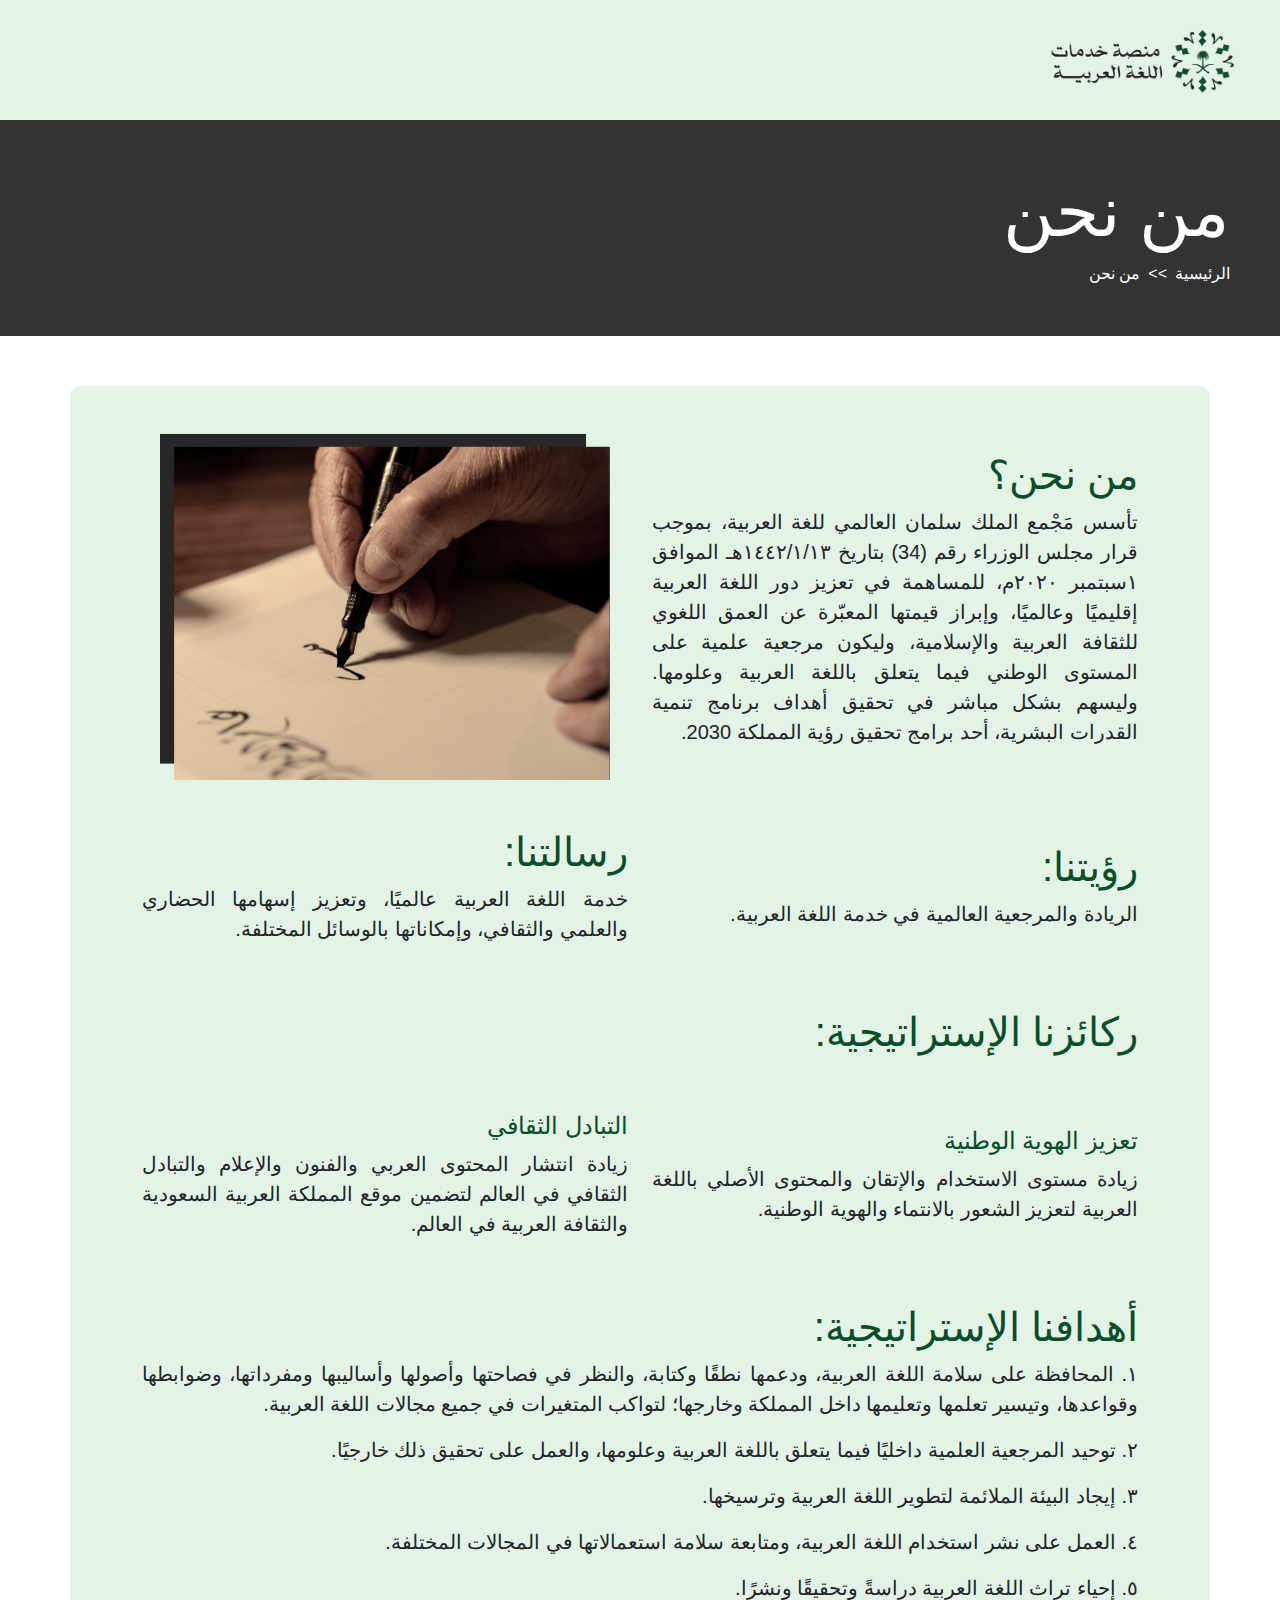
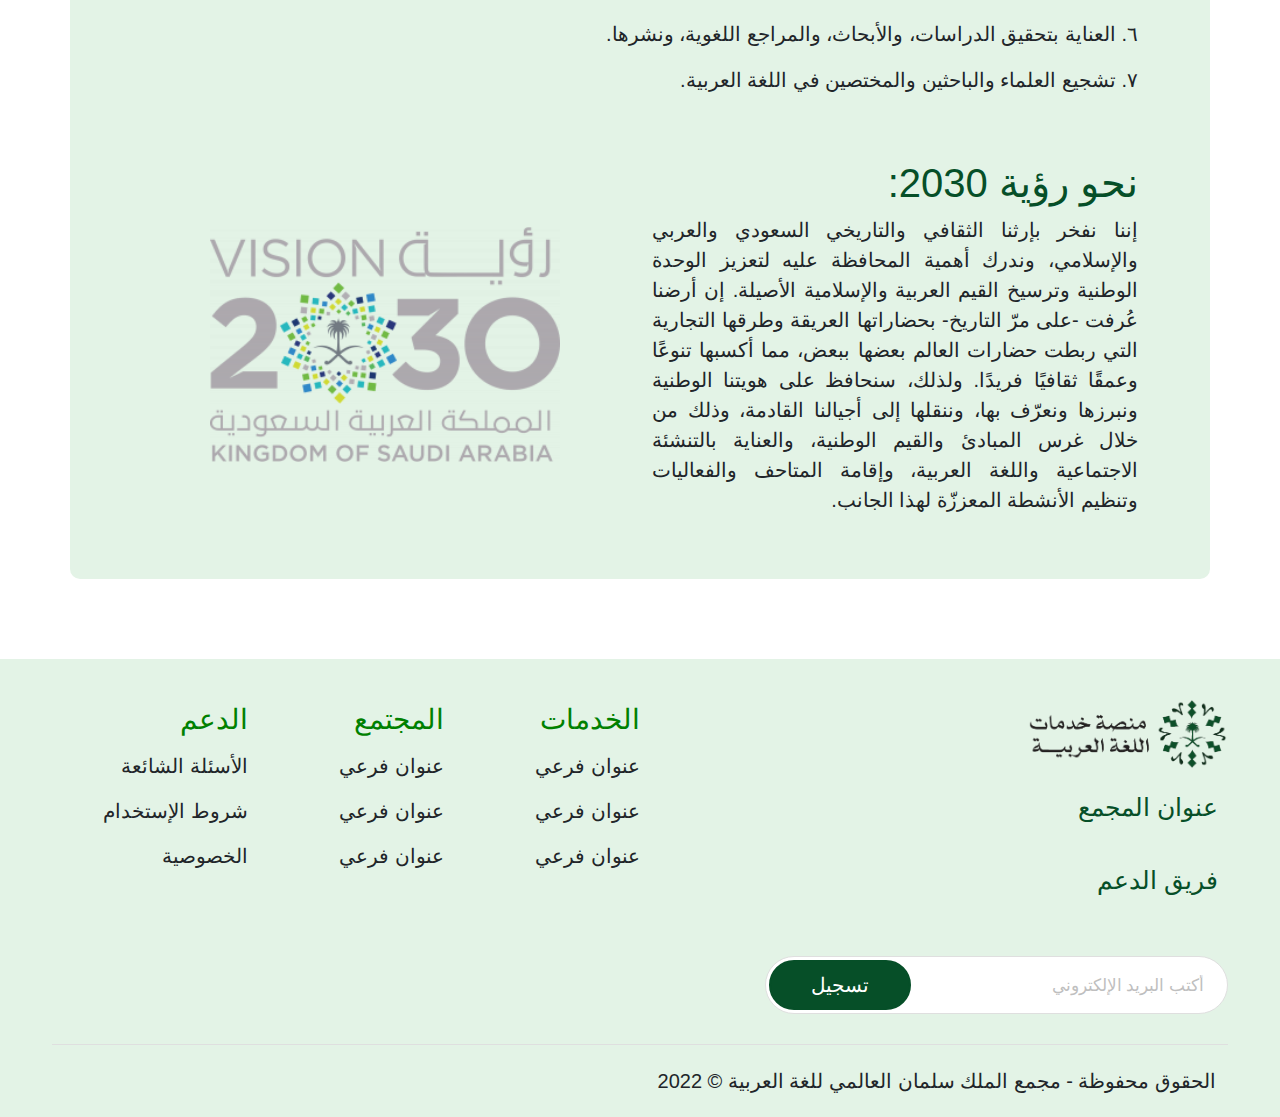
==== about.html @ aad1b91f "V2" ====
<!DOCTYPE html>
<html lang="en">

<head>
    <meta charset="UTF-8">
    <meta http-equiv="X-UA-Compatible" content="IE=edge">
    <meta name="viewport" content="width=device-width, initial-scale=1.0">
    <link rel="stylesheet" href="https://cdnjs.cloudflare.com/ajax/libs/font-awesome/6.1.1/css/all.min.css" integrity="sha512-KfkfwYDsLkIlwQp6LFnl8zNdLGxu9YAA1QvwINks4PhcElQSvqcyVLLD9aMhXd13uQjoXtEKNosOWaZqXgel0g==" crossorigin="anonymous" referrerpolicy="no-referrer"
    />

    <!-- Swiper CSS -->
    <link rel="stylesheet" href="https://cdn.jsdelivr.net/npm/swiper@8/swiper-bundle.min.css" />

    <!-- <link rel="stylesheet" href="bootstrap.min.css"> -->
    <link rel='stylesheet' id='bootstrap-css' href='assets/css/bootstrap.min.css' type='text/css' media='all' />

    <!-- Custom Style -->
    <link rel="stylesheet" href="style.css">
    <link rel="stylesheet" href="responsive.css">

    <!-- The 2 most important css styles -->
    <link rel='stylesheet' id='prolancer-plugn-css' href='assets/css/plugin-customized.css' type='text/css' media='all' />
    <link rel='stylesheet' id='prolancer-plugn-css' href='assets/css/slick-slider.css' type='text/css' media='all' />

    <title>منصة خدمات اللغة العربية</title>

</head>

<body dir="rtl">

    <section class="header">

        <div class="header-top" id="myHeader">
            <div class="container-fluid">
                <div class="flex" id="navbar">

                    <a href="index.html" class="logo"><img src="images/logo.png" alt="" width="250"></a>

                    <nav class="menu-navigation">
                        <ul class="primary-list">
                            <li class=""><a href="index.html">الرئيسية</a></li>
                            <li class="has-submenu">
                                <a href="projects.html">المشاريع</a>
                                <ul class="sub-menu">
                                    <li id="" class=""><a href="projects.html" class="">المشاريع</a></li>
                                    <li id="" class=""><a href="projects - details.html" class="">تفاصيل المشروع</a></li>
                                </ul>
                            </li>
                            <li class="has-submenu">
                                <a href="seller-search.html">الخبراء</a>
                                <ul class="sub-menu">
                                    <li id="" class=""><a href="seller-search.html" class="">صفحة البحث عن مقدمي الخدمة</a></li>
                                    <li id="" class=""><a href="seller.html" class="">صفحة مقدم الخدمة</a></li>
                                    <li id="" class=""><a href="buyer.html" class="">صفحة مقدم الطلب</a></li>
                                </ul>
                            </li>
                            <!-- <li><a href="seller-search.html">الخبراء</a></li> -->
                            <li><a href="about.html">عن المنصة</a></li>
                            <!-- <li class="animation start-home"></li> -->
                        </ul>
                        <ul class="secondary-list">
                            <li>
                                <a href="user_login.html" class="">
                                    <i class="fa-solid fa-right-to-bracket"></i>
                                    <span>تسجيل الدخول</span>
                                </a>
                            </li>
                            <li>
                                <a href="user_register.html" class="">
                                    <i class="fa-solid fa-user-plus"></i>
                                    <span>تسجيل جديد</span>
                                </a>
                            </li>
                            <li>
                                <a href="favorite.html" class="favorite-icon">
                                    <i class="fa-solid fa-heart"></i>
                                    <span class="item_total">0</span>
                                    <span class="">المفضلة</span>
                                </a>
                            </li>
                            <li>
                                <a href="#_" class="">
                                    <img class="ar-lang d-none" src="images/ar-lang.png" alt="">
                                    <img class="en-lang" src="images/en-lang.png" alt="">
                                    <span class="lang">English</span>
                                </a>
                            </li>
                        </ul>
                    </nav>

                        <!-- Mobile Menu -->
                        <div class="mobile-menu">
                            <a href="#_" class="toggleMobileMenu"><i class="fa-solid fa-bars"></i></a>
                            <div class="mobileMenu">
                                <ul>
                                    <li><a href="index.html">الرئيسية</a></li>
                                    <li class="has-submenu">
                                        <a href="projects.html">المشاريع</a>
                                        <ul class="sub-menu">
                                            <li id="" class=""><a href="projects.html" class="">المشاريع</a></li>
                                            <li id="" class=""><a href="projects - details.html" class="">تفاصيل المشروع</a></li>
                                        </ul>
                                    </li>
                                    <!-- <li><a href="seller-search.html">الخبراء</a></li> -->
                                    <li class="has-submenu">
                                        <a href="seller-search.html">الخبراء</a>
                                        <ul class="sub-menu">
                                            <li id="" class=""><a href="seller-search.html" class="">صفحة البحث عن مقدمي الخدمة</a></li>
                                            <li id="" class=""><a href="seller.html" class="">صفحة مقدم الخدمة</a></li>
                                            <li id="" class=""><a href="buyer.html" class="">صفحة مقدم الطلب</a></li>
                                        </ul>
                                    </li>
                                    <li><a href="about.html">عن المنصة</a></li>
                                </ul>
                            </div>
                        </div>

                </div>
            </div>
        </div>

    </section>

    <div class="header-bottom-black ">
        <h1 class="" style="font-size: 70px;color:white;">من نحن</h1>
        <div class="flex justify-content-start gap-2" style="color:white;">
            <a href="index.html" class="m-0 text">الرئيسية</a>
            <span>>></span>
            <a href="#_" class="m-0 text">من نحن</a>
        </div>
    </div>

    <!-- about-section -->
    <section class="main">
        <div class="container">

            <!-- about-content -->
            <div class="row justify-content-center about-section light-green">

                <div>
                    <div class="row m-5">
                        <div class="col-lg-6 col-md-12 col-sm-12">
                            <h1>من نحن؟</h1>
                            <p>تأسس مَجْمع الملك سلمان العالمي للغة العربية، بموجب قرار مجلس الوزراء رقم (34) بتاريخ ١٤٤٢/١/١٣هـ الموافق ١سبتمبر ٢٠٢٠م، للمساهمة في تعزيز دور اللغة العربية إقليميًا وعالميًا، وإبراز قيمتها المعبّرة عن العمق اللغوي للثقافة
                                العربية والإسلامية، وليكون مرجعية علمية على المستوى الوطني فيما يتعلق باللغة العربية وعلومها. وليسهم بشكل مباشر في تحقيق أهداف برنامج تنمية القدرات البشرية، أحد برامج تحقيق رؤية المملكة 2030.</p>
                        </div>
                        <div class="col-lg-6 col-md-12 col-sm-12 text-center">
                            <img src="images/about.svg" alt="" width="450">
                        </div>
                    </div>
                    <div class="row m-5">
                        <div class="col-lg-6 col-md-12 col-sm-12">
                            <h1>رؤيتنا:</h1>
                            <p>الريادة والمرجعية العالمية في خدمة اللغة العربية.</p>
                        </div>
                        <div class="col-lg-6 col-md-12 col-sm-12">
                            <h1>رسالتنا:</h1>
                            <p>خدمة اللغة العربية عالميًا، وتعزيز إسهامها الحضاري والعلمي والثقافي، وإمكاناتها بالوسائل المختلفة.</p>
                        </div>
                    </div>
                    <div class="row m-5">
                        <div class="col-12">
                            <h1>ركائزنا الإستراتيجية:</h1>
                        </div>
                    </div>
                    <div class="row m-5">
                        <div class="col-lg-6 col-md-12 col-sm-12">
                            <h4>تعزيز الهوية الوطنية</h4>
                            <p> زيادة مستوى الاستخدام والإتقان والمحتوى الأصلي باللغة العربية لتعزيز الشعور بالانتماء والهوية الوطنية.</p>
                        </div>
                        <div class="col-lg-6 col-md-12 col-sm-12">
                            <h4>التبادل الثقافي</h4>
                            <p>زيادة انتشار المحتوى العربي والفنون والإعلام والتبادل الثقافي في العالم لتضمين موقع المملكة العربية السعودية والثقافة العربية في العالم.</p>
                        </div>
                    </div>
                    <div class="row m-5">
                        <div class="col-12">
                            <h1>أهدافنا الإستراتيجية:</h1>
                            <p>١. المحافظة على سلامة اللغة العربية، ودعمها نطقًا وكتابة، والنظر في فصاحتها وأصولها وأساليبها ومفرداتها، وضوابطها وقواعدها، وتيسير تعلمها وتعليمها داخل المملكة وخارجها؛ لتواكب المتغيرات في جميع مجالات اللغة العربية.</p>
                            <p>٢. توحيد المرجعية العلمية داخليًا فيما يتعلق باللغة العربية وعلومها، والعمل على تحقيق ذلك خارجيًا.</p>
                            <p>٣. إيجاد البيئة الملائمة لتطوير اللغة العربية وترسيخها.</p>
                            <p>٤. العمل على نشر استخدام اللغة العربية، ومتابعة سلامة استعمالاتها في المجالات المختلفة.</p>
                            <p>٥. إحياء تراث اللغة العربية دراسةً وتحقيقًا ونشرًا.</p>
                            <p>٦. العناية بتحقيق الدراسات، والأبحاث، والمراجع اللغوية، ونشرها.</p>
                            <p>٧. تشجيع العلماء والباحثين والمختصين في اللغة العربية.</p>
                        </div>
                    </div>
                    <div class="row m-5">
                        <div class="col-lg-6 col-md-12 col-sm-12">
                            <h1>نحو رؤية 2030:</h1>
                            <p>إننا نفخر بإرثنا الثقافي والتاريخي السعودي والعربي والإسلامي، وندرك أهمية المحافظة عليه لتعزيز الوحدة الوطنية وترسيخ القيم العربية والإسلامية الأصيلة. إن أرضنا عُرفت -على مرّ التاريخ- بحضاراتها العريقة وطرقها التجارية التي
                                ربطت حضارات العالم بعضها ببعض، مما أكسبها تنوعًا وعمقًا ثقافيًا فريدًا. ولذلك، سنحافظ على هويتنا الوطنية ونبرزها ونعرّف بها، وننقلها إلى أجيالنا القادمة، وذلك من خلال غرس المبادئ والقيم الوطنية، والعناية بالتنشئة الاجتماعية
                                واللغة العربية، وإقامة المتاحف والفعاليات وتنظيم الأنشطة المعززّة لهذا الجانب.</p>
                        </div>
                        <div class="col-lg-6 col-md-12 col-sm-12 text-center">
                            <img src="images/Saudi_Vision_2030_logo.png" alt="" width="350">
                        </div>
                    </div>
                </div>

            </div>

        </div>

    </section>

    <section class="footer">
        <div class="footer-container">
            <div class="footer-content row">
                <div class="col-lg-6 col-md-12 col-sm-12 address">
                    <div class="logo">
                        <img src="images/website-logo.png" alt="">
                    </div>
                    <p id="location-address">عنوان المجمع</p>
                    <p id="support-email">فريق الدعم</p>
                    <div class="inputs">
                        <input type="text" placeholder="أكتب البريد الإلكتروني" class="search-field">
                        <a href="#_" class="btn search-btn">تسجيل</a>
                    </div>
                </div>
                <div class="col-lg-6 col-md-12 col-sm-12 flex-row links">
                    <div class="col-lg-4 col-md-4 col-sm-6">
                        <ul class="list">
                            <li>الخدمات</li>
                            <li>عنوان فرعي</li>
                            <li>عنوان فرعي</li>
                            <li>عنوان فرعي</li>
                        </ul>
                    </div>
                    <div class="col-lg-4 col-md-4 col-sm-6">
                        <ul class="list">
                            <li>المجتمع</li>
                            <li>عنوان فرعي</li>
                            <li>عنوان فرعي</li>
                            <li>عنوان فرعي</li>
                        </ul>
                    </div>
                    <div class="col-lg-4 col-md-4 col-sm-6">
                        <ul class="list">
                            <li>الدعم</li>
                            <li>الأسئلة الشائعة</li>
                            <li>شروط الإستخدام</li>
                            <li>الخصوصية</li>
                        </ul>
                    </div>
                </div>
            </div>
            <div class="copywrite flex">
                <p class="content">الحقوق محفوظة - مجمع الملك سلمان العالمي للغة العربية &#169; 2022</p>
                <div class="social-media flex">
                    <a href="#_"><i class="fa-brands fa-linkedin"></i></a>
                    <a href="#_"><i class="fa-brands fa-youtube"></i></i></a>
                    <a href="#_"><i class="fa-brands fa-facebook-square"></i></i></a>
                    <a href="#_"><i class="fa-brands fa-twitter-square"></i></a>
                </div>
            </div>
        </div>
    </section>


    <!-- Scripts -->
    <script src="script.js"></script>
    <script type='text/javascript' src='assets/js/jquery.min.js' id='jquery-core-js'></script>
    <script type='text/javascript' src='assets/js/plugins.js' id='jquery-core-js'></script>
    <script type='text/javascript' src='assets/js/plugin.js' id='jquery-core-js'></script>

</body>

</html>
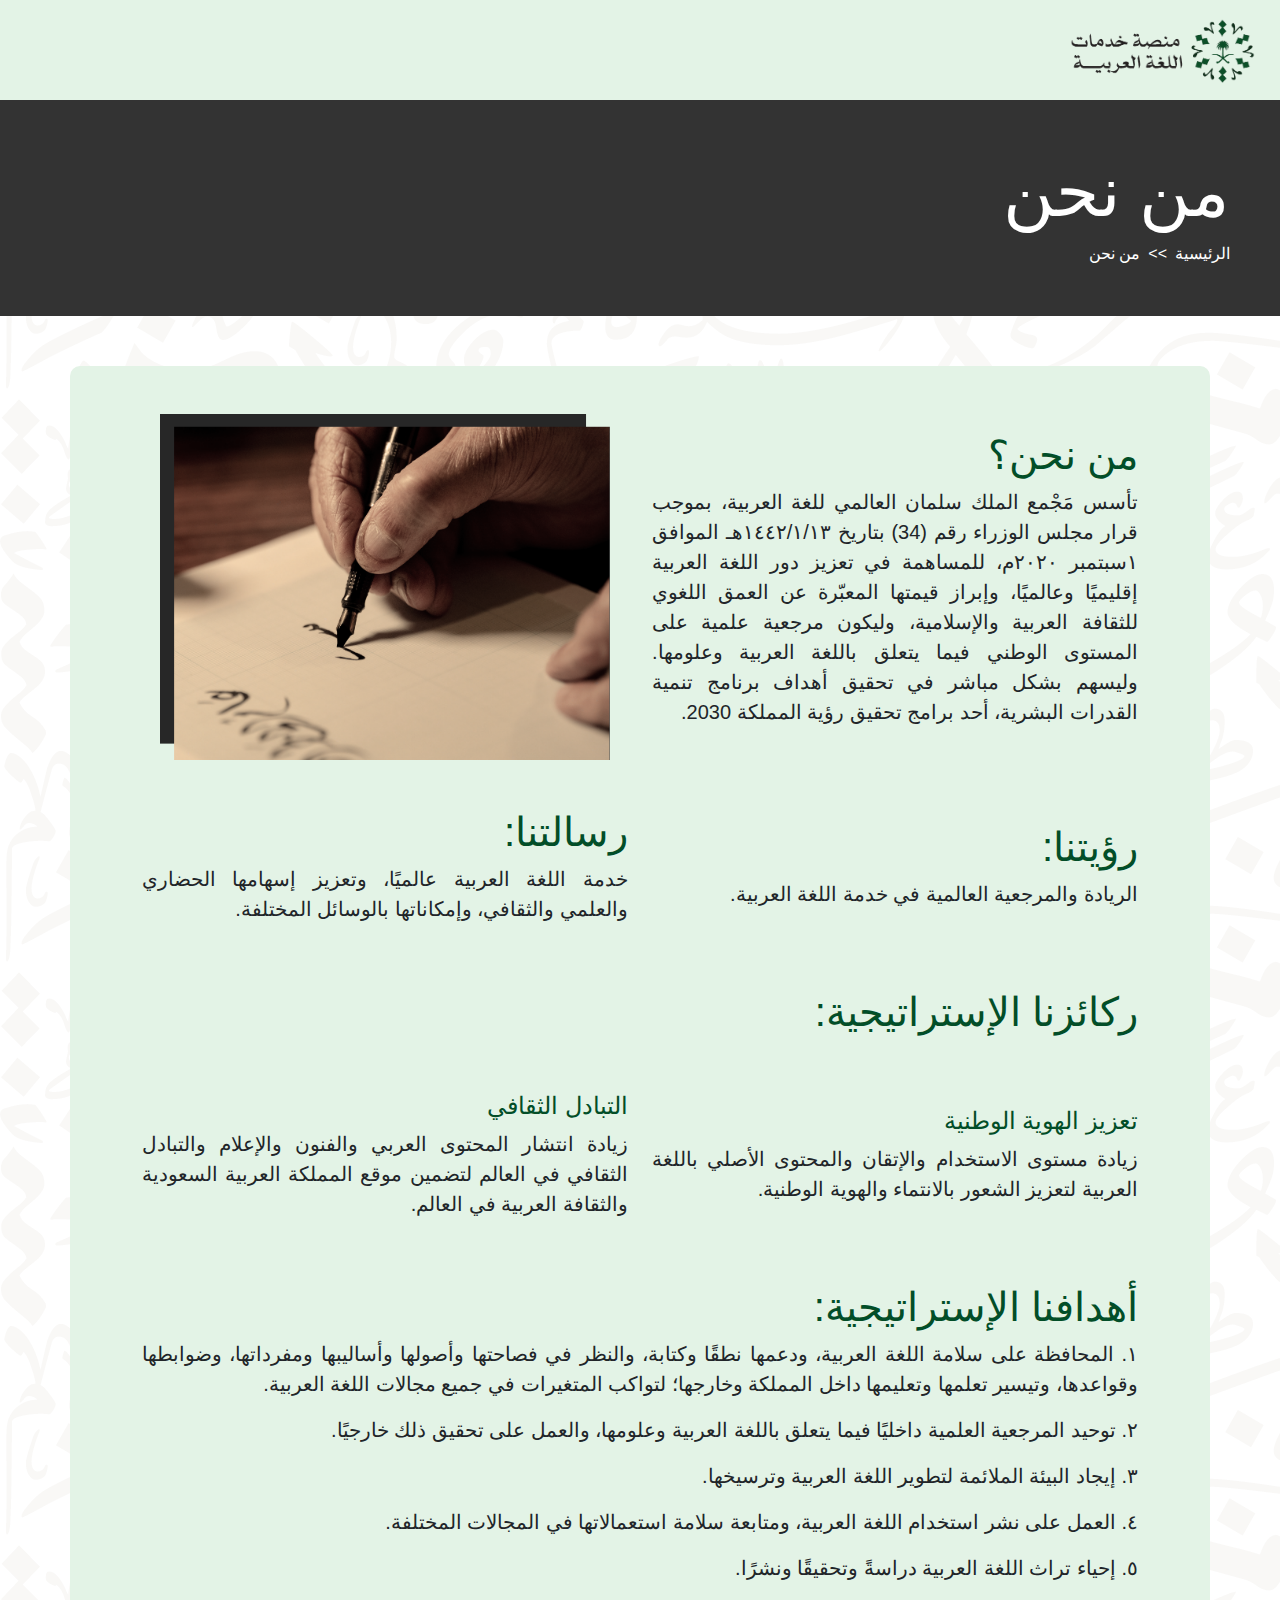
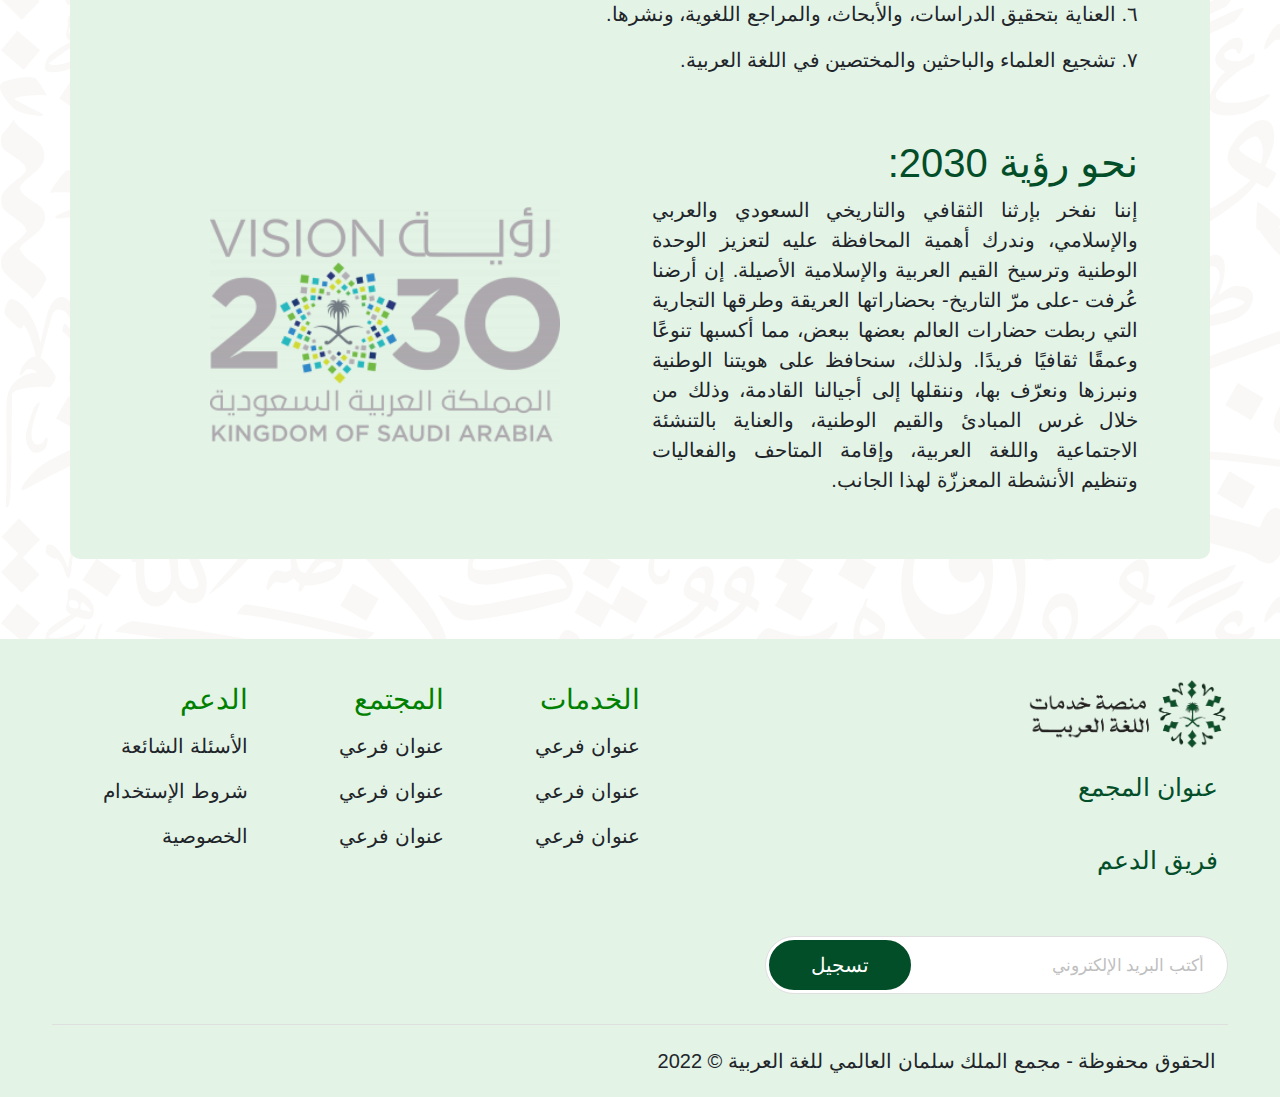
==== commit bf271940: "ksaa-website (v4)" ====
--- a/about.html
+++ b/about.html
@@ -11,26 +11,26 @@
     <!-- Swiper CSS -->
     <link rel="stylesheet" href="https://cdn.jsdelivr.net/npm/swiper@8/swiper-bundle.min.css" />
 
-    <!-- <link rel="stylesheet" href="bootstrap.min.css"> -->
+    <!-- Bootstrap CSS -->
     <link rel='stylesheet' id='bootstrap-css' href='assets/css/bootstrap.min.css' type='text/css' media='all' />
 
-    <!-- Custom Style -->
-    <link rel="stylesheet" href="style.css">
-    <link rel="stylesheet" href="responsive.css">
-
-    <!-- The 2 most important css styles -->
-    <link rel='stylesheet' id='prolancer-plugn-css' href='assets/css/plugin-customized.css' type='text/css' media='all' />
-    <link rel='stylesheet' id='prolancer-plugn-css' href='assets/css/slick-slider.css' type='text/css' media='all' />
+    <!-- Custom CSS Style -->
+    <link rel="stylesheet" href="assets/css/style.css">
+    <link rel="stylesheet" href="assets/css/responsive.css">
+
+    <!--  Slick CSS -->
+    <link rel='stylesheet' href='assets/css/slick-slider.css' type='text/css' media='all' />
 
     <title>منصة خدمات اللغة العربية</title>
 
 </head>
 
 <body dir="rtl">
+    <button onclick="topFunction()" id="scrollTopBtn" title="Go to top"><i class="fa-solid fa-arrow-up"></i></button>
 
     <section class="header">
 
-        <div class="header-top" id="myHeader">
+        <div class="header-top sticky-header" id="myHeader">
             <div class="container-fluid">
                 <div class="flex" id="navbar">
 
@@ -54,9 +54,7 @@
                                     <li id="" class=""><a href="buyer.html" class="">صفحة مقدم الطلب</a></li>
                                 </ul>
                             </li>
-                            <!-- <li><a href="seller-search.html">الخبراء</a></li> -->
                             <li><a href="about.html">عن المنصة</a></li>
-                            <!-- <li class="animation start-home"></li> -->
                         </ul>
                         <ul class="secondary-list">
                             <li>
@@ -88,35 +86,70 @@
                         </ul>
                     </nav>
 
-                        <!-- Mobile Menu -->
-                        <div class="mobile-menu">
-                            <a href="#_" class="toggleMobileMenu"><i class="fa-solid fa-bars"></i></a>
-                            <div class="mobileMenu">
-                                <ul>
-                                    <li><a href="index.html">الرئيسية</a></li>
-                                    <li class="has-submenu">
-                                        <a href="projects.html">المشاريع</a>
-                                        <ul class="sub-menu">
-                                            <li id="" class=""><a href="projects.html" class="">المشاريع</a></li>
-                                            <li id="" class=""><a href="projects - details.html" class="">تفاصيل المشروع</a></li>
-                                        </ul>
-                                    </li>
-                                    <!-- <li><a href="seller-search.html">الخبراء</a></li> -->
-                                    <li class="has-submenu">
-                                        <a href="seller-search.html">الخبراء</a>
-                                        <ul class="sub-menu">
-                                            <li id="" class=""><a href="seller-search.html" class="">صفحة البحث عن مقدمي الخدمة</a></li>
-                                            <li id="" class=""><a href="seller.html" class="">صفحة مقدم الخدمة</a></li>
-                                            <li id="" class=""><a href="buyer.html" class="">صفحة مقدم الطلب</a></li>
-                                        </ul>
-                                    </li>
-                                    <li><a href="about.html">عن المنصة</a></li>
-                                </ul>
+                    <!-- Mobile Menu -->
+                    <div class="mobile-menu">
+                        <a href="#_" class="toggleMobileMenu"><i class="fa-solid fa-bars"></i></a>
+                        <div class="mobileMenu">
+                            <ul class="d-flex justify-content-center align-items-center white-color">
+                                <li><a href="user_login.html"><i class="fa-solid fa-right-to-bracket"></i></a></li>
+                                <li><a href="user_register.html"><i class="fa-solid fa-user-plus"></i></a></li>
+                                <li><a href="favorite.html"><i class="fa-solid fa-heart"></i></a></li>
+                            </ul>
+                            <ul>
+                                <li><a href="index.html">الرئيسية</a></li>
+                                <li class="has-submenu">
+                                    <a href="projects.html">المشاريع</a>
+                                    <ul class="sub-menu">
+                                        <li id="" class=""><a href="projects.html" class="">المشاريع</a></li>
+                                        <li id="" class=""><a href="projects - details.html" class="">تفاصيل المشروع</a></li>
+                                        <li id="" class=""><a href="service - details.html" class="">تفاصيل الخدمة</a></li>
+                                    </ul>
+                                </li>
+                                <li class="has-submenu">
+                                    <a href="seller-search.html">الخبراء</a>
+                                    <ul class="sub-menu">
+                                        <li id="" class=""><a href="seller-search.html" class="">صفحة البحث عن مقدمي الخدمة</a></li>
+                                        <li id="" class=""><a href="seller.html" class="">صفحة مقدم الخدمة</a></li>
+                                        <li id="" class=""><a href="buyer.html" class="">صفحة مقدم الطلب</a></li>
+                                    </ul>
+                                </li>
+                                <li><a href="about.html">عن المنصة</a></li>
+                            </ul>
+                        </div>
+                    </div>
+
+                </div>
+            </div>
+
+            <!-- <div class="cart-container">
+
+                <div class="cart-item">
+                    <div class="row">
+                        <div class="col-2">
+                            <div class="cart-post-img">
+                                <img src="images/post-1.jpg" alt="">
                             </div>
                         </div>
-
-                </div>
-            </div>
+                        <div class="col-8 ">
+                            <div class="ct-post-title">ترجمة ملفات من اللغة العربية إلى الإنجليزية</div>
+
+                            <div class="ct-date row">
+                                <span class="col-6 ct-delivery inline-icon">
+                                    <p>التسليم:</p>
+                                    <p class="bold">3-2 أيام</p>
+                                </span>
+                                <span class="col-6 ct-time inline-icon">
+                                    <i class="fa-solid fa-clock "></i>
+                                    <p class="bold">منذ ساعتين</p>
+                                </span>
+                            </div>
+                        </div>
+                        <div class="col-2 remove-post">إزالة</div>
+                    </div>
+                </div>
+
+            </div> -->
+
         </div>
 
     </section>
@@ -258,11 +291,15 @@
     </section>
 
 
-    <!-- Scripts -->
-    <script src="script.js"></script>
-    <script type='text/javascript' src='assets/js/jquery.min.js' id='jquery-core-js'></script>
+    <!-- jQuery -->
+    <script src="https://cdnjs.cloudflare.com/ajax/libs/jquery/3.6.0/jquery.min.js" integrity="sha512-894YE6QWD5I59HgZOGReFYm4dnWc1Qt5NtvYSaNcOP+u1T9qYdvdihz0PPSiiqn/+/3e7Jo4EaG7TubfWGUrMQ==" crossorigin="anonymous" referrerpolicy="no-referrer"></script>
+    <!-- Bootstrap -->
+    <script src="https://cdn.jsdelivr.net/npm/bootstrap@4.1.3/dist/js/bootstrap.min.js" integrity="sha384-ChfqqxuZUCnJSK3+MXmPNIyE6ZbWh2IMqE241rYiqJxyMiZ6OW/JmZQ5stwEULTy" crossorigin="anonymous"></script>
+    <!-- Plugin - slicker -->
     <script type='text/javascript' src='assets/js/plugins.js' id='jquery-core-js'></script>
     <script type='text/javascript' src='assets/js/plugin.js' id='jquery-core-js'></script>
+    <!-- Script -->
+    <script type='text/javascript' src="assets/js/script.js"></script>
 
 </body>
 
--- a/assets/css/style.css
+++ b/assets/css/style.css
@@ -0,0 +1,3366 @@
+/* @import url('http://fonts.cdnfonts.com/css/sakkal-majalla-2'); */
+
+@import url('http://fonts.cdnfonts.com/css/sakkal-majalla?styles=37300');
+
+/* font-family: 'Sakkal Majalla', sans-serif; */
+
+
+/* font-family: 'sakkal-majalla-bold', sans-serif; */
+
+
+/*-----------------------------------*\
+    #CUSTOM PROPERTY
+\*-----------------------------------*/
+
+:root {
+    /**
+   * colors
+   */
+    --dark-green: #024E28;
+    /* --dark-green: #064F28; */
+    --light-green: #E3F3E6;
+    --bright-green: #99D8B6;
+    --bookmark-color: #c9cdcb;
+    --dark-purple: #7066E0;
+    --light-purple: #E1E7FF;
+    --dark-orange: #FFC300;
+    --light-orange: #FFF1CC;
+    --dark-blue: #6787FE;
+    --bright-blue: #CDD3E9;
+    --dark-pink: #F27373;
+    --light-pink: #FFCCE4;
+    --dark-gray: #505050;
+    --brigter-gray: #908D8D;
+    --xbrigter-gray: #D1D1D1;
+    --light-gray: #BFBFBF;
+    --xlight-gray: #E9ECEF;
+    --separator: #DFDFDF;
+    --icon-color: #4A6375;
+    --level-color: #F0F3FF;
+    --user-img-bg: #BFBFBF;
+    --box-bg: #f8fafb;
+    /* --box-bg: #ecf1ec; */
+    /* --box-bg: #e5e9eb; */
+    --light-blue: #E1E7FF;
+    --light-cyan: #CCFBF1;
+    --dark-cyan: #00E9B9;
+    --light-yellow: #FFF1CC;
+    --dark-yellow: #FFBB00;
+    --light-red: #FFCCE4;
+    --light-YellowGreen: #E6F7D9;
+    --light-coffee: #e6e0d4;
+    --Frozen-Grass: #deeadc;
+    /**
+   * typography
+   */
+    --fs-1: 1.563rem;
+    --fs-2: 1.375rem;
+    --fs-3: 1.25rem;
+    --fs-4: 1.125rem;
+    --fs-5: 1rem;
+    --fs-6: 0.938rem;
+    --fs-7: 0.875rem;
+    --fs-8: 0.813rem;
+    --fs-9: 0.75rem;
+    --fs-10: 0.688rem;
+    --fs-11: 0.625rem;
+    --weight-300: 300;
+    --weight-400: 400;
+    --weight-500: 500;
+    --weight-600: 600;
+    --weight-700: 700;
+    /**
+   * border-radius
+   */
+    --border-radius-md: 10px;
+    --border-radius-sm: 5px;
+    /**
+   * transition 
+   */
+    --transition-timing: 0.2s ease;
+    /* gaps */
+    --xsmall-gap: 3px;
+    --small-gap: 5px;
+    --medium-gap: 10px;
+    --large-gap: 20px;
+}
+
+
+/*-----------------------------------*\
+  #RESET
+\*-----------------------------------*/
+
+*,
+*::before,
+*::after {
+    margin: 0;
+    padding: 0;
+    box-sizing: border-box;
+}
+
+html {
+    scroll-behavior: smooth;
+    scroll-padding-top: var(--scroll-padding);
+}
+
+body {
+    font-family: 'Sakkal Majalla', sans-serif;
+    background-image: url(../../images/bg-img_2.png) !important;
+}
+
+img {
+    max-width: 100%;
+}
+
+a {
+    color: var(--dark-green);
+    text-decoration: none;
+}
+
+
+/* a:hover {
+    color: var(--dark-green) !important;
+} */
+
+ul {
+    padding: 0;
+    gap: 2.5em;
+}
+
+li {
+    list-style: none;
+}
+
+button {
+    background: none;
+    font: inherit;
+    border: none;
+    cursor: pointer;
+}
+
+i+span {
+    /* font-size: 20px; */
+}
+
+i+p {
+    /* font-size: 20px !important; */
+}
+
+
+/**
+ * scrollbar style
+ */
+
+body::-webkit-scrollbar {
+    width: 15px;
+}
+
+body::-webkit-scrollbar-track {
+    background: var(--white);
+    border-left: 1px solid var(--cultured);
+}
+
+body::-webkit-scrollbar-thumb {
+    background: hsl(0, 0%, 80%);
+    border: 3px solid var(--white);
+    -webkit-border-radius: 10px;
+    border-radius: 10px;
+}
+
+body::-webkit-scrollbar-thumb:hover {
+    background: hsl(0, 0%, 70%);
+}
+
+
+/*-----------------------------------*\
+  #REUSED STYLE
+\*-----------------------------------*/
+
+.has-scrollbar {
+    padding-bottom: 5px;
+}
+
+.has-scrollbar::-webkit-scrollbar {
+    width: 12px;
+    /* for vertical scroll */
+    height: 12px;
+    /* for horizontal scroll */
+}
+
+.has-scrollbar::-webkit-scrollbar-thumb {
+    background: transparent;
+    border: 3px solid var(--white);
+    -webkit-border-radius: 20px;
+    border-radius: 20px;
+}
+
+.has-scrollbar:hover::-webkit-scrollbar-thumb {
+    background: hsl(0, 0%, 90%);
+}
+
+.has-scrollbar::-webkit-scrollbar-thumb:hover {
+    background: hsl(0, 0%, 80%);
+}
+
+.title {
+    text-align: right;
+    font-size: 55px;
+    color: var(--dark-green);
+    letter-spacing: 0.4px;
+    margin: 30px auto;
+    /* margin-right: 70px; */
+}
+
+.title::before {
+    content: " ";
+    display: inline-block;
+    background: var(--dark-green);
+    height: 42px;
+    width: 10px;
+    margin-left: 15px;
+    border-radius: 20px;
+    vertical-align: -10%;
+}
+
+.sub-title {
+    color: var(--eerie-black);
+    font-size: 37px;
+    text-align: right;
+    letter-spacing: 0.4px;
+    margin: 40px auto;
+    margin-right: 10px;
+}
+
+#experts,
+#services {
+    margin: 30px auto;
+}
+
+.btn {
+    background: var(--dark-green);
+    color: #fff;
+    border-radius: 10px;
+    line-height: 1.8;
+}
+
+.sticky {
+    z-index: 999;
+    position: fixed;
+    top: 0;
+    width: 100%;
+    height: 120px;
+    border-bottom: 2px solid var(--dark-green);
+    background: white;
+}
+
+
+/* .flex-col {
+    display: flex;
+    align-items: flex-start;
+    justify-content: space-between;
+    flex-direction: column;
+    width: 100%;
+    height: 100%;
+}
+
+.flex-row {
+    display: flex;
+    align-items: center;
+    justify-content: space-between;
+    width: 100%;
+} */
+
+i {
+    margin-left: 5px !important;
+}
+
+.form-check-input {
+    margin-top: 0 !important;
+}
+
+.form-check-input:checked {
+    background-color: var(--dark-green);
+    border-color: var(--dark-green);
+}
+
+#scrollTopBtn {
+    display: none;
+    justify-content: center;
+    align-items: center;
+    position: fixed;
+    bottom: 50px;
+    left: 30px;
+    z-index: 99;
+    font-size: 18px;
+    border: none;
+    outline: none;
+    background-color: var(--dark-green);
+    color: white;
+    cursor: pointer;
+    width: 60px;
+    height: 60px;
+    border-radius: 50%;
+}
+
+#scrollTopBtn i {
+    margin: 0 !important;
+}
+
+#scrollTopBtn:hover {
+    background-color: var(--light-green);
+    color: var(--dark-green);
+    border: 1px solid var(--dark-green);
+}
+
+
+/* Scrolling Wheel */
+
+.mouse-wrapper {
+    color: var(--dark-green);
+    font-size: 17px;
+    display: block;
+    max-width: 100px;
+    margin: auto;
+    text-align: center;
+}
+
+.mouse {
+    /* border-color: #353353; */
+    border: solid 2px var(--dark-green);
+    border-radius: 16px;
+    display: block;
+    margin: auto;
+    height: 35px;
+    position: relative;
+    width: 20px;
+    padding: 10px;
+    top: 15px;
+}
+
+.wheel {
+    background: var(--dark-green);
+    border-radius: 100%;
+    display: block;
+    position: absolute;
+    top: 8px;
+    left: 50%;
+    -webkit-transform: translateX(-50%);
+    -ms-transform: translateX(-50%);
+    transform: translateX(-50%);
+    height: 4px;
+    width: 4px;
+    -webkit-animation: ani-mouse 2s linear infinite;
+    animation: ani-mouse 2s linear infinite;
+}
+
+@-webkit-keyframes ani-mouse {
+    0% {
+        top: 29%;
+    }
+    15% {
+        top: 50%;
+    }
+    50% {
+        top: 50%;
+    }
+    100% {
+        top: 29%;
+    }
+}
+
+@keyframes ani-mouse {
+    0% {
+        top: 29%;
+    }
+    15% {
+        top: 50%;
+    }
+    50% {
+        top: 50%;
+    }
+    100% {
+        top: 29%;
+    }
+}
+
+
+/*-----------------------------------*\
+  #HEADER
+\*-----------------------------------*/
+
+.header {
+    background: var(--light-green);
+    /* padding-bottom: 30px; */
+}
+
+.header-top {
+    display: flex;
+    /* margin-bottom: 30px; */
+    /* box-shadow: 0 10px 5px -10px #777; */
+}
+
+#navbar {
+    /* height: 120px; */
+    height: 100px;
+    margin-right: -20px;
+}
+
+.menu-navigation {
+    display: flex;
+    flex-grow: 1;
+    align-items: center;
+    position: relative;
+}
+
+.primary-list,
+.secondary-list {
+    display: flex;
+    margin: 0 auto;
+}
+
+.primary-list {
+    position: absolute;
+    float: right;
+    margin-right: 60px;
+}
+
+.primary-list li {
+    padding: 2px 15px;
+}
+
+
+/* i+span {} */
+
+.primary-list li a,
+.secondary-list li a {
+    font-size: 23px;
+    position: relative;
+    z-index: 3;
+    color: var(--dark-green);
+    /* font-weight: var(--weight-400); */
+}
+
+.primary-list .animation {
+    position: absolute;
+    height: 100%;
+    top: 0;
+    right: 0;
+    z-index: 0;
+    background: var(--dark-green);
+    border-radius: 20px;
+    width: 90px;
+    transition: all 0.5s ease 0s;
+}
+
+.primary-list .active a {
+    color: white;
+}
+
+.primary-list li:nth-child(1).active~.animation {
+    width: 90px;
+    right: 0;
+}
+
+.primary-list li:nth-child(2).active~.animation {
+    width: 90px;
+    right: 130px;
+}
+
+.primary-list li:nth-child(3).active~.animation {
+    width: 90px;
+    right: 248px;
+}
+
+.primary-list li:nth-child(4).active~.animation {
+    width: 110px;
+    right: 369px;
+}
+
+.secondary-list {
+    position: absolute;
+    left: 0;
+    gap: inherit;
+}
+
+.secondary-list li a {
+    display: flex;
+    /* color: var(--dark-green); */
+    gap: var(--small-gap);
+    align-items: center;
+    margin: 0 25px;
+}
+
+.secondary-list li a img {
+    width: 20px;
+}
+
+.favorite-icon {
+    position: relative;
+}
+
+.favorite-icon i+span {
+    position: absolute;
+    top: -5px;
+    right: -10px;
+    padding: 0px 4px;
+    font-size: 13px;
+    background: var(--dark-pink);
+    color: #fff;
+    border-radius: 20px;
+}
+
+.mobileMenu {
+    display: none;
+}
+
+
+/* .mobile-menu a:focus {
+    color: var(--light-yellow);
+} */
+
+.toggleMobileMenu {
+    display: none;
+}
+
+.header-bottom {
+    margin-top: 70px;
+}
+
+.header-bottom-black {
+    background: #333;
+    padding: 50px 50px;
+    margin-bottom: 50px;
+}
+
+.header-bottom-black .text {
+    color: white !important;
+}
+
+.hero-body {
+    display: flex;
+    position: relative;
+    padding: 0 2.5em;
+    /* padding-bottom: 95px; */
+    /* border-bottom: 5px solid var(--dark-green); */
+}
+
+.hero-body>* {
+    flex-basis: 100%;
+}
+
+.hero-body .content h1 {
+    font-weight: 500;
+    font-size: 64px;
+    color: black;
+}
+
+.hero-body .content p {
+    font-weight: 400;
+    font-size: 30px;
+    color: black;
+}
+
+.hero-body .inputs {
+    display: flex;
+    position: relative;
+    background: white;
+    gap: 0.5em;
+    padding: 8px;
+    width: fit-content;
+    align-items: center;
+    margin: 50px 0;
+    z-index: 3;
+    border-radius: 45px;
+}
+
+.hero-body .inputs>* {
+    border-radius: 45px;
+    font-size: 20px;
+    font-weight: 500;
+    height: 50px;
+    align-items: center;
+}
+
+.hero-body .inputs .search-btn {
+    padding: 5px 40px;
+    border: 2px solid var(--dark-green);
+}
+
+.hero-body .inputs .search-btn:hover {
+    background: white;
+    color: var(--dark-green);
+    border: 2px solid var(--dark-green);
+}
+
+.hero-body .inputs .service-btn {
+    display: flex;
+    justify-content: space-around;
+    position: relative;
+    color: var(--dark-green);
+    background: var(--xlight-gray);
+    gap: var(--medium-gap);
+    padding: 5px 20px;
+    transition: all 0.3s ease-out;
+    cursor: pointer;
+}
+
+.wrapper-dropdown .dropdown {
+    /*Size&position*/
+    position: absolute;
+    top: 100%;
+    left: 0;
+    right: 0;
+    /*Styles*/
+    background: #fff;
+    border-radius: 0 0 5px 5px;
+    border: 1px solid rgba(0, 0, 0, 0.2);
+    border-top: none;
+    border-bottom: none;
+    transition: all 0.3s ease-out;
+    /*Hiding*/
+    max-height: 0;
+    overflow: hidden;
+}
+
+.wrapper-dropdown span {
+    width: max-content;
+}
+
+.wrapper-dropdown .dropdown li {
+    padding: 0 10px;
+}
+
+.wrapper-dropdown .dropdown li a {
+    display: block;
+    text-decoration: none;
+    color: var(--dark-gray);
+    padding: 10px 0;
+    transition: all 0.3s ease-out;
+    border-bottom: 1px solid #e6e8ea;
+}
+
+.wrapper-dropdown .dropdown li:last-of-type a {
+    border: none;
+}
+
+.wrapper-dropdown .dropdown li i {
+    margin-right: 5px;
+    color: inherit;
+    vertical-align: middle;
+}
+
+
+/* Hover state */
+
+.wrapper-dropdown .dropdown li:hover a {
+    color: var(--dark-green);
+}
+
+
+/* Active state */
+
+.wrapper-dropdown.active {
+    border-radius: 5px 5px 0 0;
+    background: var(--dark-green);
+    box-shadow: none;
+    border-bottom: none;
+    color: white;
+    -webkit-border-radius: 5px 5px 0 0;
+    -moz-border-radius: 5px 5px 0 0;
+    -ms-border-radius: 5px 5px 0 0;
+    -o-border-radius: 5px 5px 0 0;
+}
+
+.wrapper-dropdown.active:after {
+    border-color: var(--dark-green) transparent;
+}
+
+.wrapper-dropdown.active .dropdown {
+    border-bottom: 1px solid rgba(0, 0, 0, 0.2);
+    max-height: 400px;
+    padding: 0;
+}
+
+
+/* Little arrow */
+
+
+/* .inputs .service-btn:after {
+    content: "";
+    width: 0;
+    height: 0;
+    position: absolute;
+    top: 50%;
+    left: 15px;
+    margin-top: -3px;
+    border-width: 6px 6px 0 6px;
+    border-style: solid;
+    border-color: #4cbeff transparent;
+} */
+
+.inputs .search-field {
+    font-size: 20px;
+    font-family: 'Sakkal Majalla', sans-serif;
+    /* width: 15rem; */
+    padding: 5px 20px;
+    border: 1px solid var(--xlight-gray);
+    margin: 0;
+}
+
+.inputs .search-field::placeholder {
+    font-family: 'Sakkal Majalla', sans-serif;
+    color: var(--light-gray);
+}
+
+.inputs .search-field:focus {
+    font-family: 'Sakkal Majalla', sans-serif;
+    outline: none;
+}
+
+
+/* Hero Image */
+
+.img-content {
+    position: relative;
+    justify-content: center;
+    align-items: center;
+    text-align: center;
+}
+
+.img-content img {
+    width: 500px;
+    height: 350px;
+    /* max-height: 670px; */
+    z-index: 1;
+}
+
+
+/* .circle {
+    position: absolute;
+    width: 650px;
+    height: 650px;
+    background: var(--light-blue);
+    border-radius: 50%;
+} */
+
+
+/*-----------------------------------*\
+  #MAIN
+\*-----------------------------------*/
+
+
+/* Services */
+
+.main {
+    position: relative;
+}
+
+
+/* Service Section */
+
+.service-section,
+.featured-service-section,
+.featured-expert-section {
+    margin: 70px 0;
+}
+
+.service-section .service-category-container {
+    display: flex;
+    /* justify-content: center; */
+    justify-content: space-evenly;
+    align-items: center;
+    gap: var(--large-gap);
+    margin-bottom: 50px;
+    flex-wrap: wrap;
+}
+
+.service-section .service-category-item {
+    width: 220px;
+}
+
+.service-section .category-card {
+    position: relative;
+    overflow: hidden;
+}
+
+.service-section .category-card img {
+    width: 100%;
+    border-radius: 18px;
+    background: #D9E5DF;
+    overflow: hidden;
+}
+
+.service-section .category-card .img-overlay {
+    position: absolute;
+    background: #064f2825;
+    overflow: hidden;
+    color: white;
+    width: 100%;
+    height: 100%;
+    border-radius: 18px;
+    left: 0;
+    top: 0;
+    cursor: pointer;
+}
+
+.service-section .category-card .img-overlay:hover {
+    background: #064f2882;
+    transition: all 0.5s ease 0s;
+}
+
+.service-section .category-card .img-overlay:hover~.category-btn,
+.service-section .category-card .category-btn:hover {
+    bottom: 15px;
+    transition: all 0.5s ease 0s;
+}
+
+.service-section .category-card .category-btn {
+    position: absolute;
+    bottom: -50px;
+    left: 10px;
+    right: 10px;
+    /* width: 100%; */
+    background: white;
+    font-size: var(--fs-1);
+    font-weight: var(--weight-700);
+    color: var(--dark-green);
+    padding: 2px 15px;
+    border-radius: 45px;
+    text-align: center;
+}
+
+.service-section .category-card .category-btn:hover {
+    background: var(--dark-green);
+    color: white;
+    transition: all 0.5s ease 0s;
+}
+
+
+/* Featured Services Section */
+
+.flex {
+    display: flex;
+    align-items: center;
+    justify-content: space-between;
+    width: 100%;
+}
+
+
+/* .featured-service-section {} */
+
+.featured-service-category-container {
+    display: flex;
+    /* width: 1040px; */
+    justify-content: space-evenly;
+    flex-wrap: wrap;
+    margin-bottom: 50px;
+}
+
+.post-card {
+    margin: 20px 5px;
+    background-color: #fff;
+    border-radius: 10px;
+    /* box-shadow: 0 2px 20px rgba(0, 0, 0, 0.2); */
+    box-shadow: 0 0.125rem 0.25rem rgb(0 0 0 / 8%);
+    border: 1px solid var(--light-green);
+    overflow: hidden;
+    /* width: 370px !important; */
+    /* width: 413px !important; */
+    height: fit-content;
+}
+
+.post-header img {
+    width: 100%;
+    height: 240px;
+    object-fit: cover;
+}
+
+.post-body {
+    /* position: relative;
+    display: flex;
+    flex-direction: column;
+    justify-content: space-between;
+    align-items: flex-start;
+    padding: 20px 20px 10px;
+    min-height: 260px; */
+    position: relative;
+    display: flex;
+    flex-direction: column;
+    gap: var(--medium-gap);
+    justify-content: space-between;
+    align-items: flex-start;
+    padding: 20px 20px 15px;
+    min-height: 260px;
+}
+
+.tag {
+    background: #cccccc;
+    border-radius: 50px;
+    font-size: 12px;
+    margin: 0;
+    color: #fff;
+    padding: 2px 10px;
+    text-transform: uppercase;
+    /* cursor: pointer; */
+}
+
+.tag-teal {
+    background-color: #47bcd4;
+}
+
+.tag-purple {
+    background-color: #5e76bf;
+}
+
+.tag-pink {
+    background-color: #cd5b9f;
+}
+
+.post-body p {
+    font-size: 13px;
+    /* margin: 0 0 40px; */
+}
+
+.user-img {
+    display: flex;
+    /* margin-top: auto; */
+}
+
+.user-img img {
+    position: absolute;
+    top: -40px;
+    right: 10px;
+    border-radius: 50%;
+    width: 60px;
+    height: 60px;
+    border: 4px solid var(--dark-green);
+    margin-right: 10px;
+}
+
+.post-body .post-info {
+    display: flex;
+    /* margin-top: 20px; */
+    align-items: center;
+    width: 100%;
+    flex-direction: column;
+}
+
+.post-body .post-info .name {
+    color: black;
+    font-size: 22px;
+    font-weight: 700;
+    letter-spacing: 0.4px;
+    /* margin: 40px auto; */
+}
+
+.post-body .post-info .post-title {
+    color: var(--dark-green);
+    font-size: 25px;
+    font-weight: 700;
+    width: 100%;
+    text-align: right;
+    overflow-wrap: anywhere;
+    /* margin-bottom: 10px; */
+    margin: 10px 0;
+    white-space: nowrap;
+}
+
+.post-body .post-info .bookmark {
+    font-size: 23px;
+}
+
+.fa-bookmark {
+    color: var(--bookmark-color) !important;
+    /* color: var(--separator) !important; */
+}
+
+.fa-bookmark:hover {
+    color: var(--dark-green) !important;
+}
+
+.fa-bookmark.active {
+    color: var(--dark-green) !important;
+}
+
+.post-date {
+    display: flex;
+    justify-content: space-between;
+    align-items: baseline;
+    width: 100%;
+    border-bottom: 1px solid rgba(211, 211, 211, 0.389);
+    /* margin: 20px 0; */
+    /* padding-bottom: 10px; */
+}
+
+.post-footer {
+    display: flex;
+    justify-content: space-between;
+    align-items: center;
+    width: 100%;
+    margin-top: 10px;
+    flex-direction: column;
+    /* margin-top: 20px; */
+    /* padding-bottom: 10px; */
+}
+
+.post-date p,
+.post-footer p {
+    margin: 0;
+}
+
+.post-date .date,
+.post-date .time {
+    color: var(--brigter-gray);
+    font-weight: 700;
+}
+
+.post-date .date,
+.post-date .time,
+.post-footer .tag {
+    display: flex;
+    gap: var(--xsmall-gap);
+    justify-content: center;
+    align-items: center;
+}
+
+.post-footer .tag {
+    font-size: 20px;
+    background: transparent;
+    color: var(--dark-green);
+    padding: 0;
+    display: flex;
+    width: 100%;
+    justify-content: space-between;
+    margin-top: 10px;
+}
+
+.post-footer .tag .tag-type {
+    display: flex;
+    justify-content: center;
+    align-items: center;
+    gap: var(--small-gap);
+}
+
+.post-footer .tag i {
+    color: var(--dark-green);
+}
+
+.post-footer .tag .post-tag {
+    font-size: 20px;
+    font-weight: 700;
+    padding: 0;
+}
+
+.post-footer .service-price {
+    background: var(--light-green);
+    font-size: 20px;
+    font-weight: 700;
+    padding: 5px 10px;
+    border-radius: 30px;
+    color: var(--dark-green);
+}
+
+
+/* Featured Experts */
+
+.featured-expert-section {}
+
+.featured-expert-container {
+    display: flex;
+    /* width: 1040px; */
+    justify-content: space-between;
+    flex-wrap: wrap;
+    margin: 70px 0;
+}
+
+.expert-card {
+    margin: 10px;
+    background-color: #fff;
+    border-radius: 20px;
+    /* box-shadow: 0 2px 20px rgba(0, 0, 0, 0.2); */
+    box-shadow: 0 0.125rem 0.25rem rgb(0 0 0 / 8%);
+    overflow: hidden;
+    width: 270px;
+    height: fit-content;
+}
+
+.expert-img {
+    margin: 20px auto 5px;
+    text-align: center;
+}
+
+.expert-img img {
+    width: 150px;
+    height: 150px;
+    border-radius: 50%;
+}
+
+.expert-body {
+    padding: 10px;
+}
+
+.expert-body .expert-detail {
+    text-align: center;
+}
+
+.expert-body .expert-detail .name {
+    justify-content: center;
+    gap: var(--medium-gap);
+}
+
+.expert-body .expert-detail .expert-name {
+    margin-bottom: 5px !important;
+    font-size: 25px;
+    color: black;
+}
+
+.expert-body .expert-detail .check {
+    color: var(--dark-green);
+}
+
+.expert-body .expert-detail .career {
+    font-size: 20px;
+    color: var(--dark-green);
+}
+
+.expert-body .expert-detail .rate {
+    color: var(--dark-orange);
+}
+
+.expert-body .expert-footer {
+    display: flex;
+    justify-content: space-around;
+    align-items: center;
+    margin-top: 20px;
+}
+
+.expert-body .expert-footer .level,
+.expert-body .expert-footer .country {
+    padding: 5px 12px;
+    display: flex;
+    justify-content: center;
+    align-items: center;
+    gap: var(--xsmall-gap);
+    background: var(--level-color);
+    border-radius: 30px;
+}
+
+.expert-body .expert-footer .level p,
+.expert-body .expert-footer .level i,
+.expert-body .expert-footer .country p,
+.expert-body .expert-footer .country i {
+    color: var(--icon-color);
+    font-size: 15px;
+    padding: 0;
+    margin: 0;
+}
+
+.expert-body .expert-footer .country span {}
+
+
+/* Statistics Section */
+
+.statistics-section {
+    margin: 100px 0;
+}
+
+.statistics-section .statistics-container {
+    display: flex;
+    flex-wrap: wrap;
+    gap: var(--large-gap);
+}
+
+.statistics-section .statistics-element {
+    text-align: center;
+    margin: auto;
+    width: fit-content;
+}
+
+.statistics-section .statistics-element .counter {
+    font-size: 90px;
+    line-height: 1;
+    color: var(--dark-green);
+}
+
+.statistics-section .statistics-element .element-name {
+    font-size: 30px;
+    line-height: 1;
+    color: var(--dark-green);
+}
+
+.statistics-section .statistics-element .icon {
+    margin: 20px auto;
+    background: var(--light-green);
+    border-radius: 50px;
+    display: flex;
+    justify-content: center;
+    align-items: center;
+    width: 80px;
+    height: 80px;
+}
+
+
+/* Advertisement */
+
+.ad-section {
+    margin-bottom: 50px;
+}
+
+.ad-section .ad-container {
+    display: flex;
+    background: white;
+    /* width: 1300px; */
+    height: 338px;
+    border-radius: 20px;
+    padding: 20px;
+    border: 0.2px solid var(--dark-green);
+}
+
+.ad-container .ad-content {
+    float: right;
+    padding: 30px;
+    display: flex;
+    flex-direction: column;
+    justify-content: space-between;
+}
+
+.ad-container .ad-content h1 {
+    font-size: 40px;
+    color: var(--dark-green);
+    width: fit-content;
+}
+
+.ad-container .ad-content p {
+    font-size: 25px;
+    color: black;
+    width: fit-content;
+    /* padding: 0; */
+    /* margin: 0; */
+}
+
+.ad-container .ad-content button {
+    width: fit-content;
+    background: var(--dark-green);
+    padding: 5px 20px;
+    border-radius: 30px;
+    color: white;
+    font-size: 25px;
+}
+
+.ad-img {
+    /* padding: 25px; */
+    width: 450px;
+}
+
+.ad-img img {
+    padding: 25px;
+}
+
+
+/*-----------------------------------*\
+  #FOOTER
+\*-----------------------------------*/
+
+.footer {
+    background: var(--light-green);
+    margin: 80px 0 0 0;
+    /* border-top: 3px solid var(--dark-green); */
+}
+
+.footer .footer-container {
+    margin: auto;
+    max-width: 90%;
+}
+
+.footer .footer-content {
+    border-bottom: 0.2px solid var(--separator);
+}
+
+.footer .address {
+    display: flex;
+    flex-direction: column;
+    padding: 40px 0 10px;
+    gap: var(--large-gap);
+}
+
+.footer .address .inputs .search-field {
+    border: none;
+}
+
+.footer .address p {
+    font-size: 25px;
+    color: var(--dark-green);
+    padding-right: 10px;
+}
+
+.footer .address .inputs {
+    margin: 20px 0;
+    padding: 3px;
+    border: 0.2px solid var(--separator);
+}
+
+.footer .logo {}
+
+.footer .logo img {
+    width: 200px;
+}
+
+.address .inputs {
+    display: flex;
+    position: relative;
+    background: white;
+    gap: 0.5em;
+    padding: 8px;
+    width: fit-content;
+    align-items: center;
+    margin: 50px 0;
+    z-index: 3;
+    border-radius: 45px;
+}
+
+.address .inputs>* {
+    border-radius: 45px;
+    font-size: 20px;
+    font-weight: 500;
+    height: 50px;
+    align-items: center;
+}
+
+.address .inputs .search-btn {
+    padding: 5px 40px;
+    border: 2px solid var(--dark-green);
+}
+
+.address .inputs .search-btn:hover {
+    background: white;
+    color: var(--dark-green);
+    border: 2px solid var(--dark-green);
+}
+
+.address .inputs .service-btn {
+    display: flex;
+    position: relative;
+    color: var(--dark-green);
+    background: var(--xlight-gray);
+    gap: var(--medium-gap);
+    padding: 5px 20px;
+    transition: all 0.3s ease-out;
+    cursor: pointer;
+}
+
+.footer .links {
+    display: flex;
+    padding: 40px 0 10px;
+    justify-content: space-between;
+}
+
+.footer .links ul li:first-child {
+    color: green;
+    font-size: 28px;
+    margin-bottom: 10px;
+}
+
+.footer .links ul li {
+    color: var(--eerie-black);
+    font-size: 20px;
+    margin-bottom: 15px;
+}
+
+.footer .copywrite {
+    padding: 15px 0;
+}
+
+.footer .copywrite .content {
+    font-size: 20px;
+    margin-bottom: 0;
+}
+
+.footer .copywrite .social-media {
+    direction: ltr;
+    width: fit-content;
+    gap: var(--large-gap);
+}
+
+.footer .copywrite .social-media i {
+    color: var(--dark-green);
+    font-size: 28px;
+}
+
+
+/*-----------------------------------*\
+  #Projects
+\*-----------------------------------*/
+
+.project-post {
+    border: 2px solid red;
+    width: 100%;
+    border-radius: 10px;
+    -webkit-border-radius: 10px;
+    -moz-border-radius: 10px;
+    -ms-border-radius: 10px;
+    -o-border-radius: 10px;
+}
+
+.project-post .project-container {}
+
+.project-post .project-container .img-container {
+    background-color: red;
+    text-align: center;
+    width: fit-content;
+    margin: 10px;
+}
+
+.project-post .project-container .img-container img {
+    width: 80px;
+    border-radius: 10px;
+}
+
+.project-post .project-container .post-info {
+    background: yellow;
+}
+
+.project-post .project-container .delivery-time {
+    background: green;
+}
+
+.project-post .project-container .post-actions {
+    background: blue;
+}
+
+
+/*-----------------------------------*\
+    #Services (posts)
+\*-----------------------------------*/
+
+.posts-container {}
+
+
+/* Search filter side */
+
+.posts-container .search-filter {}
+
+.rangeSlider-container {
+    position: relative;
+    display: flex;
+    justify-content: center;
+    align-items: center;
+    width: 600px;
+    height: 80px;
+    background: #fff;
+    border-radius: 20px;
+}
+
+.rangeSlider-container input[type="number"] {
+    width: 50px;
+    height: 30px;
+    background: #fff;
+    border: 1px solid #ddd;
+    font-size: 15px;
+    font-weight: 700;
+    text-align: center;
+    border-radius: 5px;
+}
+
+.rangeSlider-container input[type="number"]::-webkit-outer-spin-button,
+.rangeSlider-container input[type="number"]::-webkit-inner-spin-button {
+    -webkit-appearance: none;
+}
+
+.rangeSlider-container .range-slider {
+    position: relative;
+    width: 400px;
+    height: 5px;
+    background: #ddd;
+    outline: none;
+    top: 1px;
+    margin: 10px;
+}
+
+.rangeSlider-container .range-slider .progress {
+    position: absolute;
+    left: 25%;
+    right: 25%;
+    height: 100%;
+    background: green;
+    border-radius: 50px;
+}
+
+.rangeSlider-container .range-slider input[type="range"] {
+    position: absolute;
+    top: -8px;
+    left: -5px;
+    width: 101%;
+    -webkit-appearance: none;
+    pointer-events: none;
+    background: none;
+    outline: none;
+}
+
+.rangeSlider-container .range-slider input::-webkit-slider-thumb {
+    pointer-events: auto;
+    -webkit-appearance: none;
+    width: 17px;
+    height: 17px;
+    background: green;
+    border-radius: 50px;
+}
+
+
+/* Search results side */
+
+.posts-container .search-result {}
+
+.search-result .post-container {}
+
+
+/* .search-result .post-container .post-img {
+    border-radius: 50% !important;
+    width: 80px !important;
+    height: 80px !important;
+} */
+
+
+/* .search-result .post-container .post-img img {
+    width: 80px !important;
+    height: 80px !important;
+    border-radius: 50% !important;
+} */
+
+.search-result .post-container .post-content {}
+
+.search-result .post-content .post-info-right {}
+
+.post-content .post-info-right .post-title {
+    font-size: 25px;
+    font-weight: bold;
+    padding-bottom: 18px;
+    color: var(--dark-green);
+}
+
+.post-content .post-info-right .post-subtitle {
+    font-size: 20px;
+    font-weight: bold;
+    padding-bottom: 10px;
+}
+
+.post-content .post-info-right p {
+    font-size: 13px;
+}
+
+.post-content .post-info-right .r-footer p {
+    font-size: 15px;
+    font-weight: bold;
+}
+
+.post-content .post-info-left {
+    text-align: center;
+    display: flex;
+    align-items: center;
+    flex-direction: column;
+    justify-content: center;
+}
+
+.post-content .post-info-left .price p:first-child {
+    font-size: 20px;
+    margin-bottom: 10px;
+    font-weight: bold;
+}
+
+.post-content .post-info-left .price p:last-child {
+    font-size: 15px;
+    color: var(--bs-gray);
+}
+
+.post-content .post-info-left .rating {
+    margin-bottom: 15px;
+}
+
+.post-content .post-info .user-info i {
+    font-size: 15px;
+    color: var(--dark-green);
+}
+
+.post-content .post-info .poster-name p,
+.post-content .post-info .post-time p,
+.post-content .post-info .post-bids p {
+    font-size: 17px;
+    margin-bottom: 0;
+}
+
+.post-content .post-info .poster-name,
+.post-content .post-info .post-time {
+    gap: 1px;
+}
+
+.post-content .post-info .poster-name {}
+
+.post-content .post-info .post-time {}
+
+.post-content .post-info .post-bids {}
+
+.post-content .post-delivery {}
+
+.post-content .post-delivery>*,
+.post-content .post-actions>* {
+    display: flex;
+    justify-content: center;
+}
+
+.post-content .post-delivery p {
+    font-size: 25px;
+}
+
+.post-content .post-delivery .delivery-time {
+    font-size: 18px;
+}
+
+.post-content .post-actions {
+    display: flex;
+    flex-direction: column;
+    gap: 15px;
+    margin: auto;
+    font-size: 20px;
+}
+
+.post-content .post-actions>*,
+.post-content .post-info-left .post-details {
+    border-radius: 50px;
+    padding: 5px 10px;
+    background: var(--light-green);
+    color: var(--dark-green);
+    width: 100%;
+}
+
+.post-content .post-details:hover,
+.post-content .add-to-favorite:hover,
+.post-content .send-message:hover,
+.post-content .post-info-left .post-details:hover {
+    background: var(--dark-green);
+    color: #fff;
+    transition: all 0.2s ease 0s;
+}
+
+
+/* .post-content .add-to-favorite i {
+    font-size: 15px;
+    margin: 0 0 3px 10px;
+} */
+
+
+/* .post-content .add-to-favorite i:active {
+    color: var(--dark-green);
+} */
+
+.post {
+    border: 1px solid rgb(237, 241, 242);
+    margin-bottom: 10px !important;
+}
+
+.pagination {
+    margin-top: 100px;
+}
+
+.pagination .nav-links {
+    margin: 0 auto;
+}
+
+.pagination .nav-links .page-numbers {
+    display: inline-block;
+    padding: 13px 25px;
+    border-radius: 50px;
+    margin: 0 5px;
+    font-size: 20px;
+}
+
+.pagination .nav-links .page-numbers:hover {
+    background: var(--dark-green);
+    color: #fff
+}
+
+.pagination .nav-links .page-numbers.current {
+    background: var(--dark-green);
+}
+
+.pagination .nav-links .page-numbers {
+    color: var(--dark-green);
+    background: var(--light-green);
+}
+
+.pagination .nav-links .page-numbers.current {
+    color: #fff;
+}
+
+.irs>* {
+    /* background-color: var(--dark-green) !important; */
+}
+
+
+/*-----------------------------------*\
+    #FILTER
+\*-----------------------------------*/
+
+.posts-container .filter_btn {
+    display: none;
+}
+
+
+/* .posts-container .mobile-filters-body {
+    display: block;
+} */
+
+
+/* .single-buyers .filter-area,
+.single-sellers .filter-area {
+    margin-top: 50px
+} */
+
+.filter {
+    margin-bottom: 30px;
+}
+
+.filter-area {
+    position: sticky;
+    position: -webkit-sticky;
+    overflow: hidden;
+    top: 0;
+    margin-left: 20px;
+}
+
+.filter-area .filter {
+    padding: 40px;
+    padding-top: 35px;
+    background: #fff;
+    border: 1px solid #ddd;
+    border-radius: 20px;
+    overflow: hidden;
+}
+
+.filter:last-child {
+    margin-bottom: 0;
+}
+
+.filter-area .filter_block h2,
+.filter-title {
+    font-size: 28px;
+    font-weight: 700;
+    position: relative;
+    padding-bottom: 15px;
+}
+
+.filter .filter-box:not(:last-child) {
+    margin-bottom: 30px;
+}
+
+.filter .filter-box>label {
+    font-size: 25px;
+    font-weight: bold;
+    color: var(--dark-green);
+    margin-bottom: 20px;
+}
+
+.filter-box .rate i {
+    font-size: 25px;
+    color: var(--separator);
+}
+
+label {
+    display: inline-block;
+    margin-bottom: 10px;
+}
+
+.filter .checkbox-items {
+    overflow-y: auto;
+    overflow-x: hidden;
+    max-height: 235px;
+}
+
+.filter .checkbox-items::-webkit-scrollbar {
+    width: 10px
+}
+
+.filter .checkbox-items::-webkit-scrollbar-track {
+    box-shadow: inset 0 0 6px rgb(0 0 0/5%);
+    border-radius: 6px
+}
+
+.filter .checkbox-items::-webkit-scrollbar-thumb {
+    background-color: rgb(169 169 169/18%);
+    border-radius: 6px
+}
+
+label.inline,
+input[type=checkbox]+label {
+    display: inline;
+    font-size: 18px;
+    font-weight: 400;
+    margin-left: 0.5rem;
+}
+
+.filter select {
+    width: 100%;
+}
+
+.post-content .post-container .post-img img {
+    width: 80px !important;
+    height: 80px !important;
+    border-radius: 50% !important;
+}
+
+select {
+    -webkit-appearance: none;
+    -moz-appearance: none;
+    -o-appearance: none;
+    background-image: url([data-uri]);
+    background-repeat: no-repeat;
+    background-position-x: 2%;
+    background-position-y: 50%;
+    border-radius: 50px!important;
+}
+
+.irs {
+    position: relative;
+    display: block;
+    -webkit-touch-callout: none;
+    -webkit-user-select: none;
+    -khtml-user-select: none;
+    -moz-user-select: none;
+    -ms-user-select: none;
+    user-select: none;
+    font-size: 12px;
+    font-family: Arial, sans-serif
+}
+
+.irs.irs--round {
+    margin-bottom: 20px;
+    height: 50px;
+}
+
+.irs--round .irs-line {
+    top: 36px;
+    height: 4px;
+    background-color: #dee4ec;
+    border-radius: 4px;
+}
+
+.irs--round .irs-min,
+.irs--round .irs-max {
+    color: #333;
+    font-size: 14px;
+    line-height: 1;
+    top: 0;
+    padding: 3px 5px;
+    background-color: rgba(0, 0, 0, .1);
+    border-radius: 4px;
+}
+
+.irs-min,
+.irs-max {
+    position: absolute;
+    display: block;
+    cursor: default
+}
+
+.irs-min {
+    left: 0
+}
+
+.irs-max {
+    right: 0
+}
+
+.irs-from,
+.irs-to,
+.irs-single {
+    position: absolute;
+    display: block;
+    top: 0;
+    left: 0;
+    cursor: default;
+    white-space: nowrap
+}
+
+.irs--round .irs-from,
+.irs--round .irs-to,
+.irs--round .irs-single {
+    font-size: 14px;
+    line-height: 1;
+    text-shadow: none;
+    padding: 3px 5px;
+    background-color: var(--dark-green);
+    color: #fff;
+    border-radius: 4px;
+}
+
+.irs--round .irs-from:before,
+.irs--round .irs-to:before,
+.irs--round .irs-single:before {
+    position: absolute;
+    display: block;
+    content: "";
+    bottom: -6px;
+    left: 50%;
+    width: 0;
+    height: 0;
+    margin-left: -3px;
+    overflow: hidden;
+    border: 3px solid transparent;
+    border-top-color: var(--dark-green);
+}
+
+.irs--round .irs-grid {
+    height: 25px
+}
+
+.irs--round .irs-bar {
+    position: absolute;
+    display: block;
+    left: 0;
+    width: 0;
+    top: 36px;
+    height: 4px;
+    background-color: var(--dark-green);
+}
+
+.irs--round .irs-shadow {
+    position: absolute;
+    display: none;
+    left: 0;
+    width: 0;
+    height: 4px;
+    bottom: 21px;
+    background-color: rgba(222, 228, 236, .5);
+}
+
+.irs--round .irs-handle {
+    position: absolute;
+    display: block;
+    box-sizing: border-box;
+    cursor: default;
+    z-index: 1;
+    top: 26px;
+    width: 24px;
+    height: 24px;
+    border: 4px solid var(--dark-green);
+    background-color: #fff;
+    border-radius: 24px;
+    box-shadow: 0 1px 3px rgba(0, 0, 255, .3);
+    -webkit-border-radius: 24px;
+    -moz-border-radius: 24px;
+    -ms-border-radius: 24px;
+    -o-border-radius: 24px;
+}
+
+.irs--round .irs-handle.state_hover,
+.irs--round .irs-handle:hover {
+    background-color: #f0f6ff
+}
+
+.irs-hidden-input {
+    position: absolute!important;
+    display: block!important;
+    top: 0!important;
+    left: 0!important;
+    width: 0!important;
+    height: 0!important;
+    font-size: 0!important;
+    line-height: 0!important;
+    padding: 0!important;
+    margin: 0!important;
+    overflow: hidden;
+    outline: none!important;
+    z-index: -9999!important;
+    background: 0 0!important;
+    border-style: solid!important;
+    border-color: transparent!important
+}
+
+
+/*-----------------------------------*\
+    #Sub-menu
+\*-----------------------------------*/
+
+.has-submenu {
+    position: relative;
+}
+
+.primary-list .sub-menu {
+    padding: 15px 0;
+    position: absolute;
+    z-index: 9;
+    border-radius: 8px;
+    /* border: 1px solid var(--dark-green); */
+    background: #fff;
+    /* background: var(--dark-green); */
+    /* box-shadow: 0 13px 25px -12px rgb(0 0 0 / 25%); */
+    display: block;
+    left: 0;
+    /*opacity: 0;
+    */
+    right: 0;
+    top: 52px;
+    padding-left: 0;
+    /*visibility: hidden;
+    */
+    width: max-content;
+    box-shadow: rgb(0 0 0 / 10%) 0px 4px 12px;
+    /* box-shadow: 0 30px 70px 0 rgb(137 139 142 / 15%); */
+    margin: 0;
+    transform: scale(1, 0);
+    transform-origin: 0 0;
+    transition: all .3s ease-in-out;
+}
+
+.primary-list .sub-menu li a {
+    /* color: #fff; */
+    color: var(--dark-green);
+}
+
+.primary-list li:hover>.sub-menu {
+    opacity: 1;
+    visibility: visible;
+    transform: scale(1);
+}
+
+.primary-menu ul li:hover>.children,
+.primary-menu ul li:hover>.sub-menu {
+    opacity: 1;
+    visibility: visible;
+    -webkit-transform: scale(1);
+    -ms-transform: scale(1);
+    transform: scale(1);
+}
+
+.primary-menu ul li:hover>.children,
+.primary-menu ul li:hover>.sub-menu {
+    opacity: 1;
+    visibility: visible;
+    -webkit-transform: scale(1);
+    -ms-transform: scale(1);
+    transform: scale(1);
+}
+
+.primary-menu ul li .children,
+.primary-menu ul li .sub-menu {
+    padding: 15px 0;
+    position: absolute;
+    z-index: 9;
+    border-radius: 0;
+    border: none;
+    background: #fff;
+    -webkit-box-shadow: 0 13px 25px -12px rgb(0 0 0 / 25%);
+    box-shadow: 0 13px 25px -12px rgb(0 0 0 / 25%);
+    display: block;
+    left: 0;
+    opacity: 0;
+    right: 0;
+    top: 52px;
+    padding-left: 0;
+    visibility: hidden;
+    min-width: 230px;
+    -webkit-box-shadow: 0 30px 70px 0 rgb(137 139 142 / 15%);
+    box-shadow: 0 30px 70px 0 rgb(137 139 142 / 15%);
+    margin: 0;
+    -webkit-transform: scale(1, 0);
+    -ms-transform: scale(1, 0);
+    transform: scale(1, 0);
+    -webkit-transform-origin: 0 0;
+    -ms-transform-origin: 0 0;
+    transform-origin: 0 0;
+    -webkit-transition: all .3s ease-in-out;
+    -o-transition: all .3s ease-in-out;
+    transition: all .3s ease-in-out;
+}
+
+li>ul,
+li>ol {
+    margin-bottom: 0;
+    margin-left: 1.5em;
+}
+
+.primary-menu ul li .children li,
+.primary-menu ul li .sub-menu li {
+    margin-right: 0;
+    text-align: left;
+    display: block;
+}
+
+.primary-menu .menu-item-has-children {
+    position: relative;
+}
+
+
+/* .primary-menu ul li {
+    display: inline-block;
+    margin-right: 40px;
+    position: relative;
+} */
+
+.primary-menu ul li .children li a,
+.primary-menu ul li .sub-menu li a {
+    padding: 10px 20px;
+    display: block;
+    -webkit-transition: all .3s ease-in-out;
+    -o-transition: all .3s ease-in-out;
+    transition: all .3s ease-in-out;
+}
+
+.primary-menu ul li .children li a,
+.primary-menu ul li .sub-menu li a {
+    padding: 10px 20px;
+    display: block;
+    -webkit-transition: all .3s ease-in-out;
+    -o-transition: all .3s ease-in-out;
+    transition: all .3s ease-in-out;
+}
+
+.primary-menu ul li>a {
+    color: #333;
+    font-size: 17px;
+    font-weight: 500;
+}
+
+
+/*-----------------------------------*\
+    #POSTS
+\*-----------------------------------*/
+
+.post {
+    position: relative;
+    padding: 20px;
+    /* padding: 0 0 0 40px; */
+    background: #f8fafb;
+    overflow: hidden;
+    border-radius: 20px;
+    margin-bottom: 50px;
+    box-shadow: rgb(0 0 0 / 10%) 0px 4px 12px;
+}
+
+.post-container .img-container {
+    width: 160px;
+    background: var(--user-img-bg);
+    border-radius: 10px;
+}
+
+.tab-pane .post-container .img-container {
+    border-radius: 40px;
+}
+
+.post-container .circled-border {
+    border-radius: 40px;
+}
+
+.post-container .img-container img {
+    border-radius: 5%;
+}
+
+
+/* ################# */
+
+.r-footer {
+    display: flex;
+    /* justify-content: space-around; */
+    align-items: center;
+    margin-top: 20px;
+    gap: 30px;
+}
+
+.r-footer .level,
+.r-footer .country {
+    padding: 5px 12px;
+    display: flex;
+    justify-content: center;
+    align-items: center;
+    gap: var(--small-gap);
+    border-radius: 30px;
+}
+
+.r-footer .level {
+    /* background: var(--light-green); */
+    background: var(--light-purple);
+}
+
+.r-footer .country {
+    background: var(--light-orange);
+}
+
+.r-footer .level p,
+.r-footer .level i,
+.r-footer .country p,
+.r-footer .country i {
+    color: var(--icon-color);
+    font-size: 15px;
+    padding: 0;
+    margin: 0;
+}
+
+.rate {
+    color: var(--dark-orange);
+}
+
+.fav {
+    position: absolute;
+    top: 20px;
+    left: 20px;
+}
+
+.post-content .post-info {
+    display: flex;
+    flex-direction: column;
+    justify-content: center;
+    gap: var(--large-gap);
+}
+
+.post-content .post-title {
+    font-size: 25px;
+    color: var(--dark-green);
+    font-weight: bold;
+}
+
+
+/*-----------------------------------*\
+    #BUYER
+\*-----------------------------------*/
+
+.main .buyer {}
+
+.main .buyer-cover {
+    position: relative;
+    height: 350px;
+    background-position: center center!important;
+    background-size: cover!important;
+    background-repeat: no-repeat!important;
+}
+
+.main .buyer-profile {
+    position: relative;
+    margin-top: -100px;
+    background: #fff;
+    box-shadow: rgb(0 0 0 / 10%) 0px 4px 12px;
+    padding: 15px;
+    border-radius: 20px;
+}
+
+.main .buyer-profile .price p:first-child {
+    font-size: 25px;
+}
+
+.main .buyer-profile .price p:nth-child(2) {
+    font-size: 20px;
+    color: var(--dark-green);
+    font-weight: bold;
+}
+
+
+/* .main .seller-profile {
+    position: relative;
+    margin-top: -100px;
+    background: #fff;
+    box-shadow: rgb(0 0 0 / 10%) 0px 4px 12px;
+    padding: 15px;
+    border-radius: 20px;
+} */
+
+.main .buyer-profile img {
+    border-radius: 10%;
+    max-width: 100%;
+    height: auto;
+}
+
+.main .buyer-profile .buyer-info h3 {
+    font-size: 30px;
+    margin-bottom: 20px !important;
+}
+
+.main .buyer-profile .buyer-info h3 i {
+    font-size: 20px;
+}
+
+.main .buyer-profile .buyer-info .join-date {
+    line-height: 28px;
+    font-weight: normal;
+    font-style: normal;
+    color: #4A6375;
+    font-size: 16px;
+}
+
+.main .buyer-profile .buyer-info ul {
+    margin-top: 20px;
+    margin-bottom: 0;
+    display: flex;
+    gap: var(--small-gap);
+}
+
+.main .buyer-profile .buyer-info ul li {
+    display: flex;
+    align-items: center;
+    width: fit-content;
+    padding: 5px 15px;
+    background: var(--light-green);
+    font-size: 14px;
+    border-radius: 25px;
+    margin-left: 10px;
+    margin-right: 0;
+}
+
+
+/* .main .buyer-profile .buyer-info ul li:first-child {
+    background: var(--light-yellow);
+}
+
+.main .buyer-profile .buyer-info ul li:nth-child(2) {
+    background: var(--light-cyan);
+} */
+
+.main .buyer-profile .seller-info ul li {
+    padding: 0px 0px 0px 20px;
+    /* background: var(--light-green);
+    font-size: 14px;
+    border-radius: 25px;
+    margin-left: 10px;
+    margin-right: 0; */
+}
+
+.main .buyer-profile .buyer-info ul li i {
+    margin-left: 10px;
+}
+
+.main .buyer-profile .buyer-info ul li .quantity {
+    padding: 5px 15px;
+    /* background: var(--dark-orange); */
+    color: #fff;
+    font-size: 15px;
+    border-radius: 25px;
+    margin-left: 10px;
+    margin-right: 0;
+}
+
+.main .buyer-profile .message-button {
+    display: block;
+    border-radius: 20px;
+    margin-bottom: 20px;
+    /* padding: 0 15px 0 0; */
+    background: var(--light-green);
+}
+
+
+/* .main .buyer-profile .message-button:hover {
+    background: var(--dark-green);
+    transition: all 0.1s ease 0s;
+} */
+
+
+/* .main .buyer-profile .message-button,
+.main .buyer-profile .message-button:hover {
+    color: var(--light-green);
+    transition: all 0.1s ease 0s;
+} */
+
+.main .buyer-profile .message-button i {
+    background: #fff;
+    padding: 10px;
+    border-radius: 20px;
+    margin: 5px 10px 5px 20px;
+    color: var(--dark-green);
+}
+
+.main .buyer-profile .message-button span {
+    font-size: 20px;
+    color: var(--dark-green);
+}
+
+.main .buyer-profile .buyer-statistics ul li {
+    padding: 15px;
+    background: #f8fafb;
+    display: block;
+    font-size: 14px;
+    border-radius: 10px;
+    margin-bottom: 10px;
+    font-size: 18px;
+}
+
+.main .buyer-profile .buyer-statistics ul li .float-end {
+    float: left !important;
+}
+
+.white-padding {
+    border-radius: 20px;
+    background: #fff;
+    padding: 30px;
+    box-shadow: rgb(0 0 0 / 10%) 0px 4px 12px;
+}
+
+.nav-tabs {
+    border: none;
+}
+
+.nav-tabs .nav-item.show .nav-link,
+.nav-tabs .nav-link.active {
+    border-radius: 50px;
+}
+
+.nav-tabs .nav-link {
+    color: var(--dark-green) !important;
+    border: none;
+    cursor: pointer;
+    border-radius: 50px;
+    font-size: 20px;
+    padding: 10px 30px;
+}
+
+.nav-tabs .nav-link.active {
+    background: var(--light-green);
+}
+
+#about-me {
+    margin: 30px 5px;
+}
+
+#about-me p {
+    font-size: 18px;
+    text-align: justify;
+}
+
+.buyer-details {}
+
+.buyer-details ul li a {}
+
+
+/* .message-buyer {
+    margin: 0 !important;
+} */
+
+
+/*-----------------------------------*\
+    #SELLER
+\*-----------------------------------*/
+
+.filter .seller-detail i {
+    margin-left: 20px !important;
+    line-height: 60px;
+    text-align: center;
+    border-radius: 10px;
+    width: 60px;
+    height: 60px;
+    font-size: 28px;
+    background: var(--light-blue);
+    /* background: rgb(103 135 254 / 20%); */
+}
+
+.progress {
+    border-radius: 20px !important;
+}
+
+.progress-bar {
+    background: var(--dark-green) !important;
+    border-radius: 20px !important;
+}
+
+
+/*.filter .seller-detail {} */
+
+
+/*-----------------------------------*\
+    #PROJECT - DETAILS
+\*-----------------------------------*/
+
+.project-meta,
+.service-meta {
+    border-radius: 10px;
+    padding: 15px;
+    background: var(--light-green);
+    display: flex;
+    margin-bottom: 15px;
+}
+
+.project-meta i,
+.service-meta i {
+    font-size: 36px;
+    margin-left: 15px !important;
+    color: var(--dark-green);
+}
+
+.project-meta span {
+    font-size: 17px;
+}
+
+.project-meta h6 {
+    font-weight: bold;
+}
+
+.skills-required,
+.project-attachments {
+    margin-bottom: 30px;
+}
+
+.skills-required a {
+    /* background: #f8fafb; */
+    background: var(--light-YellowGreen);
+    color: gray;
+    padding: 5px 15px;
+    border-radius: 15px;
+    margin-right: 10px;
+    line-height: 45px;
+}
+
+.project-attachment {
+    position: relative;
+    padding: 15px;
+    display: flex;
+    align-items: center;
+    background: #f8fafb;
+    border-radius: 10px;
+    margin: 10px 0;
+}
+
+.project-attachment h6 {
+    font-weight: bold;
+}
+
+.project-attachment img {
+    margin-left: 15px;
+    width: 50px;
+}
+
+
+/* Proposal form */
+
+#proposal-form input,
+#proposal-form select {
+    margin-bottom: 20px;
+    border-radius: 50px;
+}
+
+.input-text,
+select,
+input[type=email],
+input[type=password],
+input[type=search],
+input[type=text],
+input[type=url],
+input[type=number],
+textarea {
+    font-family: 'Sakkal Majalla', sans-serif;
+    font-size: 20px;
+    width: 100%;
+    border: 1px solid #dfdfdf;
+    height: 50px;
+    border-radius: 10px;
+    padding: 0 15px;
+    transition: .3s linear;
+}
+
+.input-text::placeholder,
+select::placeholder,
+input[type=email]::placeholder,
+input[type=password]::placeholder,
+input[type=search]::placeholder,
+input[type=text]::placeholder,
+input[type=url]::placeholder,
+input[type=number]::placeholder,
+textarea::placeholder {
+    font-family: 'Sakkal Majalla', sans-serif;
+    font-size: 17px;
+}
+
+.btn-primary {
+    color: #fff;
+    background-color: var(--dark-green);
+    border-color: var(--dark-green);
+}
+
+.btn-primary:hover {
+    color: var(--dark-green);
+    background-color: var(--light-green);
+    border-color: var(--dark-green);
+}
+
+.btn-check:active+.btn-primary:focus,
+.btn-check:checked+.btn-primary:focus,
+.btn-primary.active:focus,
+.btn-primary:active:focus,
+.show>.btn-primary.dropdown-toggle:focus {
+    box-shadow: 0 0 0 .25rem var(--light-green);
+}
+
+.btn-primary:focus {
+    color: #fff;
+    background-color: var(--dark-green);
+    border-color: var(--dark-green);
+    box-shadow: 0 0 0 .25rem var(--light-green);
+}
+
+.input-text:focus,
+select:focus,
+input[type=email]:focus,
+input[type=password]:focus,
+input[type=search]:focus,
+input[type=text]:focus,
+input[type=url]:focus,
+input[type=number]:focus,
+textarea:focus {
+    border-color: var(--bright-green);
+    outline: 0;
+    box-shadow: 0 0 0 .25rem var(--light-green);
+}
+
+select {
+    -webkit-appearance: none;
+    -moz-appearance: none;
+    -o-appearance: none;
+    background-image: url("data:image/svg+xml;utf8,<svg fill='black' height='…-5z'/><path d='M0 0h24v24H0z' fill='none'/></svg>");
+    background-repeat: no-repeat;
+    background-position-x: 98%;
+    background-position-y: 50%;
+    border-radius: 50px !important;
+}
+
+.review {
+    margin-top: 50px;
+    margin-bottom: 35px;
+    border-radius: 20px;
+}
+
+.review .row {
+    margin-bottom: 20px;
+}
+
+.review img {
+    width: 90px;
+    height: 90px;
+    border-radius: 50%;
+}
+
+.commenter {
+    margin-bottom: 10px;
+}
+
+.commenter a {
+    font-size: 20px;
+    font-weight: bold;
+    text-transform: capitalize;
+    color: var(--dark-green);
+}
+
+.commenter span {
+    float: left;
+    font-size: 13px;
+    margin-left: 40px;
+}
+
+.commenter .stars {
+    position: relative;
+}
+
+.commenter .stars .star-received {
+    color: var(--dark-orange);
+}
+
+.commenter .stars .star-required {
+    position: absolute;
+    top: 0;
+    right: 0;
+    color: var(--dark-orange);
+}
+
+.review .job-title {
+    font-size: 14px;
+    display: flex;
+    align-items: center;
+    gap: var(--small-gap);
+}
+
+.project-widget {
+    padding: 30px;
+    /* background: #f8fafb; */
+    background: var(--box-bg);
+    border-radius: 20px;
+}
+
+.project-widget h1 {
+    font-size: 40px;
+    font-weight: bold;
+}
+
+.project-widget h5 {
+    font-size: 30px;
+    font-weight: bold;
+}
+
+.project-widget:not(:last-child) {
+    margin-bottom: 30px;
+}
+
+.prolancer-btn {
+    background: var(--dark-green);
+    display: inline-block;
+    padding: 18px 50px;
+    color: #fff;
+    border-radius: 50px;
+    cursor: pointer;
+    -ms-touch-action: manipulation;
+    touch-action: manipulation;
+    -webkit-transition: all 0.3s ease 0s;
+    -o-transition: all 0.3s ease 0s;
+    transition: all 0.3s ease 0s;
+    vertical-align: middle;
+}
+
+.prolancer-btn:hover {
+    background: var(--light-green);
+    color: var(--dark-green);
+}
+
+.rgb-btn {
+    font-size: 20px;
+    display: inline-block;
+    padding: 12px 50px;
+    border-radius: 50px;
+    background: var(--light-green);
+    color: var(--dark-green);
+}
+
+.rgb-btn:hover {
+    background: var(--dark-green);
+    color: #fff;
+}
+
+.project-widget ul.meta {
+    border-radius: 20px;
+    background: #fff;
+    padding: 20px;
+}
+
+.project-widget ul.meta li {
+    font-size: 18px;
+    line-height: 42px;
+}
+
+.project-widget ul li b {
+    font-weight: bold;
+}
+
+.project-widget-title {
+    padding-bottom: 20px;
+    margin-bottom: 20px;
+    border-bottom: 1px solid var(--box-bg);
+}
+
+i.verified {
+    font-size: 16px!important;
+    margin-right: 10px;
+    color: var(--dark-green);
+}
+
+
+/*-----------------------------------*\
+    #SERVICE - DETAILS
+\*-----------------------------------*/
+
+
+/* .service-slider {
+    background: #fff;
+    margin-bottom: 15px;
+}
+
+.slick-slider {
+    position: relative;
+    display: block;
+    box-sizing: border-box;
+    -webkit-user-select: none;
+    -moz-user-select: none;
+    -ms-user-select: none;
+    user-select: none;
+    -webkit-touch-callout: none;
+    -khtml-user-select: none;
+    -ms-touch-action: pan-y;
+    touch-action: pan-y;
+    -webkit-tap-highlight-color: transparent;
+}
+
+.slick-slider .slick-list,
+.slick-slider .slick-track {
+    -webkit-transform: translate3d(0, 0, 0);
+    -moz-transform: translate3d(0, 0, 0);
+    -ms-transform: translate3d(0, 0, 0);
+    -o-transform: translate3d(0, 0, 0);
+    transform: translate3d(0, 0, 0);
+}
+
+.slick-list {
+    position: relative;
+    display: block;
+    overflow: hidden;
+    margin: 0;
+    padding: 0;
+}
+
+.slick-track {
+    position: relative;
+    top: 0;
+    right: 0;
+    display: block;
+    margin-left: auto;
+}
+
+.slick-initialized .slick-slide {
+    display: block;
+}
+
+.slick-slide {
+    display: none;
+    float: right;
+    height: 100%;
+    min-height: 1px;
+    outline: none;
+}
+
+.slick-slide img {
+    display: block;
+}
+
+.service-slider img {
+    border-radius: 10px;
+}
+
+.service-slider-nav .slick-slide {
+    padding: 0 15px;
+}
+
+.service-slider-nav .slick-slide img {
+    cursor: pointer;
+    border-radius: 10px;
+}
+
+.service-slider-nav {
+    border-radius: 10px;
+    background: #fff;
+    padding: 15px 0;
+} */
+
+
+/*  */
+
+.additional-service-item {
+    padding: 30px;
+    background: #F8FAFB;
+    border-radius: 10px;
+}
+
+.additional-service-item:not(:last-child) {
+    margin-bottom: 30px;
+}
+
+.additional-service-item input {
+    float: right;
+    position: relative;
+    vertical-align: top;
+    margin-left: 10px;
+}
+
+.additional-service-item h5 {
+    font-size: 18px;
+}
+
+.additional-service-item strong {
+    font-size: 22px;
+}
+
+
+/*  */
+
+.prolancer-accordion-item {
+    padding: 20px 30px;
+    border-radius: 6px;
+    border: 1px solid #ececec;
+    background: #fff;
+}
+
+.prolancer-accordion-item:not(:last-child) {
+    margin-bottom: 20px;
+}
+
+.prolancer-accordion-item h5 {
+    margin: 0 !important;
+    font-weight: 500;
+    cursor: pointer;
+}
+
+.prolancer-accordion-item .collapse.show {
+    margin-top: 20px;
+    padding-top: 20px;
+    -webkit-transition: .2s;
+    -o-transition: .2s;
+    transition: .2s;
+    border-top: 1px solid #ddd;
+}
+
+.prolancer-accordion-item h5 i {
+    float: left;
+}
+
+.prolancer-accordion-item h5 i:nth-child(2) {
+    display: none;
+}
+
+.prolancer-accordion-item.active h5 i:nth-child(2) {
+    display: block;
+}
+
+.prolancer-accordion-item .collapse.show {
+    margin-top: 20px;
+    padding-top: 20px;
+    transition: .2s;
+    border-top: 1px solid #ddd;
+}
+
+.service-widget {
+    padding: 30px;
+    background: #F8FAFB;
+    border-radius: 20px;
+}
+
+.service-widget:not(:last-child) {
+    margin-bottom: 30px;
+}
+
+.price-tab ul {
+    gap: 1.5rem;
+}
+
+.price-tab ul li {}
+
+.price-tab ul li a {
+    padding: 5px 10px !important;
+}
+
+.price-tab .nav-item {
+    flex-basis: 0;
+    flex-grow: 1;
+    text-align: center;
+}
+
+.service-widget ul li {
+    line-height: 35px;
+}
+
+.nav-tabs .nav-link {
+    color: #4A6375;
+    border: none;
+    cursor: pointer;
+    border-radius: 50px;
+}
+
+.nav-tabs .nav-item.show .nav-link,
+.nav-tabs .nav-link.active {
+    border-radius: 50px;
+}
+
+.price-tab .tab-content {
+    background: #fff;
+    border-radius: 20px;
+    padding: 30px 15px;
+}
+
+.price-tab h1 {
+    font-size: 20px;
+    margin-bottom: 10px;
+    margin-bottom: 10px;
+}
+
+.price-tab h1 span {
+    font-size: 50px;
+    margin-left: 5px;
+}
+
+.price-tab p {
+    margin-bottom: 15px;
+}
+
+.service-widget ul {
+    margin-bottom: 0;
+}
+
+.carousel {
+    margin-bottom: 50px;
+}
+
+.carousel-inner,
+.carousel-indicators img {
+    border-radius: 10px;
+}
+
+.li img {
+    width: 200px;
+}
+
+.carousel-inner img {
+    width: 300px;
+    height: 450px;
+}
+
+.carousel-indicators {
+    position: relative;
+    margin-top: 20px;
+    gap: 30px;
+    bottom: 0;
+    width: 100%;
+    z-index: 2;
+    display: flex;
+    justify-content: space-between;
+    padding: 0;
+    margin-right: 0% !important;
+    margin-bottom: 1rem;
+    margin-left: 0% !important;
+    list-style: none;
+}
+
+.service-widget .skills a {
+    display: inline-block;
+    border-radius: 20px;
+    padding: 3px 10px;
+    background: #fff;
+    color: #4A6375;
+    font-size: 14px;
+    margin-top: 7px;
+}
+
+
+/*-----------------------------------*\
+    #color-set
+\*-----------------------------------*/
+
+.light-blue {
+    background: #E1E7FF !important;
+}
+
+.bright-blue {
+    background: #CDD3E9 !important;
+}
+
+.light-cyan {
+    background: #CCFBF1 !important;
+}
+
+.dark-cyan {
+    background: var(--dark-cyan) !important;
+}
+
+.light-yellow {
+    background: #FFF1CC !important;
+}
+
+.dark-yellow {
+    background: var(--dark-yellow) !important;
+}
+
+.light-red {
+    background: #FFCCE4 !important;
+}
+
+.light-green {
+    background: var(--light-green) !important;
+}
+
+.light-YellowGreen {
+    background: #E6F7D9 !important;
+}
+
+.light-coffee {
+    background: #e6e0d4 !important;
+}
+
+.Frozen-Grass {
+    background: #deeadc !important;
+}
+
+
+/*-----------------------------------*\
+    #REGISTER-BOX
+\*-----------------------------------*/
+
+.register-box,
+.login-box {
+    margin-top: 70px;
+    box-shadow: 0 2px 20px rgb(0 0 0 / 20%);
+    border-radius: 20px;
+    /* padding: 60px; */
+}
+
+.register-box .form-section,
+.login-box .form-section {
+    padding: 60px 60px 60px 40px;
+}
+
+.register-box .img-container,
+.login-box .img-container {
+    width: 100%;
+    height: 100%;
+    border-radius: 20px;
+    border: 3px solid var(--dark-green);
+}
+
+.register-box .img-container img,
+.login-box .img-container img {
+    height: 100%;
+    border-radius: 20px;
+}
+
+.checkbox-label {
+    margin-right: 5px;
+}
+
+
+/* .register-box .form-section,
+.register-box .img-section {
+    background: #FBFBFB;
+} */
+
+.register-box .form-section .form-title,
+.login-box .form-section .form-title {
+    margin-bottom: 40px;
+}
+
+.field-mandatory {
+    color: #e64040;
+}
+
+.terms-checkbox label {
+    display: flex !important;
+}
+
+.register-box .form-group,
+.login-box .form-group {
+    margin-bottom: 30px;
+}
+
+.register-box .form-group .register {
+    margin-top: 30px;
+}
+
+.register-box .form-group .register a,
+.login-box .form-group .register a,
+.login-box .form-group .forget-pw a {
+    color: blue;
+}
+
+
+/*-----------------------------------*\
+    #ABOUT
+\*-----------------------------------*/
+
+.about-section {
+    border-radius: 10px;
+}
+
+.about-section .row {
+    display: flex;
+    align-items: center;
+}
+
+.about-section .row h1,
+.about-section .row h4 {
+    color: var(--dark-green);
+}
+
+.about-section .row p {
+    font-size: 20px;
+    text-align: justify;
+    text-justify: inter-word;
+}
+
+.about-section img {
+    /* width: 100%; */
+}
+
+.slick-arrow {
+    display: none !important;
+    position: absolute;
+    color: #fff;
+    width: 45px!important;
+    height: 45px;
+    padding: 15px 18px;
+    top: 50%;
+    text-align: center;
+    border-radius: 50%;
+    cursor: pointer;
+    z-index: 1;
+    background: var(--bright-green);
+}
+
+.slick-arrow:hover {
+    color: #fff;
+    background: green;
+}
+
+.slick-arrow.fa-chevron-left {
+    left: 10px;
+}
+
+.slick-arrow.fa-chevron-right {
+    right: 10px;
+}
+
+.seller-card {
+    background: #fff;
+    padding: 30px;
+    border-radius: 20px;
+    margin-bottom: 25px;
+    box-shadow: 0 0.125rem 0.25rem rgb(0 0 0 / 8%);
+    /* box-shadow: 0 2px 20px rgba(0, 0, 0, 0.2); */
+    /* border: 1px solid var(--bright-green); */
+    border: 1px solid var(--light-green);
+}
+
+.seller-card img {
+    width: 140px;
+    height: 140px;
+    border-radius: 50%;
+    margin: 0 auto 30px;
+}
+
+.seller-card h2 {
+    font-size: 24px;
+    font-weight: 700;
+    overflow-wrap: anywhere;
+}
+
+.seller-card h2 a {
+    color: #333;
+}
+
+.seller-card ul {
+    margin-bottom: 0;
+    margin-top: 20px;
+    display: contents;
+}
+
+.seller-card ul li {
+    padding: 5px 12px;
+    font-size: 13px;
+    border-radius: 25px;
+}
+
+.list-inline-item:last-child {
+    margin-right: 15px;
+}
+
+.list-inline-item:not(:last-child) {
+    margin-right: 0 !important;
+}
+
+.seller-card ul li i {
+    /* margin-right: 5px; */
+}
+
+.pr-15 {
+    padding-right: 15px;
+}
+
+.pl-15 {
+    padding-left: 15px;
+}
+
+.sellers-container {
+    margin-right: auto;
+    margin-left: auto;
+}
+
+
+/* Main Style */
+
+a {
+    -webkit-box-shadow: none;
+    box-shadow: none;
+    text-decoration: none;
+}
+
+.seller-card h4 {
+    font-size: 20px;
+    font-weight: 400;
+}
+
+.star-rating span {
+    overflow: hidden;
+    float: left;
+    top: 0;
+    left: 0;
+    position: absolute;
+    padding-top: 1.5em;
+    width: 70%;
+}
+
+.seller-card .star-rating {
+    margin: 20px auto;
+}
+
+.star-rating {
+    overflow: hidden;
+    position: relative;
+    height: 1.618em;
+    line-height: 1.618;
+    font-size: 1em;
+    /* width: 5.3em; */
+    font-family: star;
+    font-weight: 400;
+    color: #ffc000;
+}
+
+.empty-star {
+    color: #DCDCDC;
+}
+
+.seller-card ul li {
+    background: rgb(103 135 254 / 10%);
+}
+
+.white-color {
+    color: white;
+}
+
+.colored-box {
+    background: var(--light-green);
+    border-radius: 10px;
+    padding: 15px;
+}
+
+.sub-heading::before {
+    content: " ";
+    display: inline-block;
+    background: var(--dark-green);
+    height: 28px;
+    width: 10px;
+    margin-left: 15px;
+    border-radius: 20px;
+    vertical-align: -20%;
+}
+
+.fixed-top {
+    width: 1500px;
+    border: 2px solid white;
+    padding: 0;
+    border-radius: 5px;
+    /* background-image: url('./images/cover-img4.jpg'); */
+    background: var(--light-green);
+    /*box-shadow: 0 18px 40px -30px rgb(35 38 58 / 21%);
+    */
+    box-shadow: 0 0.125rem 0.25rem rgb(0 0 0 / 8%);
+    animation: 1000ms ease-in-out 0s normal none 1 running fadeInDown;
+    height: 98px;
+    top: 3px;
+    left: 0;
+    right: 0;
+    margin: 0 auto;
+}
+
+
+/* .fixed-top a {
+    color: var(--dark-green) !important;
+}
+
+.fixed-top .sub-menu a {
+    color: var(--dark-green) !important;
+} */
+
+.fixed-top img {
+    vertical-align: 0;
+}--- a/assets/css/responsive.css
+++ b/assets/css/responsive.css
@@ -0,0 +1,868 @@
+/*-----------------------------------*\
+  #RESPONSIVE
+\*-----------------------------------*/
+
+
+/**
+ * responsive larger than 480px screen
+ */
+
+@media (min-width: 480px) {}
+
+
+/**
+  * responsive larger than 570px screen
+  */
+
+@media (min-width: 570px) {}
+
+
+/**
+  * responsive larger than 768px screen
+  */
+
+@media (min-width: 768px) {}
+
+
+/**
+  * responsive larger than 1024px screen
+  */
+
+@media (min-width: 1024px) {}
+
+
+/**
+  * responsive larger than 1400px screen
+  */
+
+@media (min-width: 1400px) {}
+
+
+/*-----------------------------------*\
+    #RESPONSIVE
+\*-----------------------------------*/
+
+
+/**
+ * responsive less than 1380px screen
+ */
+
+@media (max-width: 1380px) {
+    .menu-navigation,
+    .login-navigation {
+        display: none;
+    }
+    .img-content {
+        display: none;
+    }
+    .toggleMobileMenu {
+        display: block;
+        position: absolute;
+        color: var(--dark-green);
+        top: 35px;
+        left: 35px;
+        z-index: 99;
+    }
+    .toggleMobileMenu i {
+        font-size: 40px;
+    }
+    .toggleMobileMenu.active {
+        position: fixed;
+        width: 30px;
+        height: 30px;
+        padding: 2em;
+        left: 15px;
+        z-index: 99;
+    }
+    .toggleMobileMenu.open {
+        color: white;
+    }
+    .mobileMenu.open {
+        position: absolute;
+        top: 0;
+        right: 0;
+        bottom: 0;
+        left: 0;
+        width: 100%;
+        background: var(--dark-green);
+        display: flex;
+        flex-direction: column;
+        align-items: center;
+        justify-content: center;
+        z-index: 4;
+        padding-top: 80px;
+        transition: all 0.5s ease 0;
+        -webkit-transition: all 0.5s ease 0;
+        -moz-transition: all 0.5s ease 0;
+        -ms-transition: all 0.5s ease 0;
+        -o-transition: all 0.5s ease 0;
+    }
+    .mobileMenu.open ul {
+        width: 100%;
+    }
+    .mobileMenu.open ul li {
+        text-align: center;
+        padding: 15px 0;
+    }
+    .mobileMenu.open ul li a {
+        color: white;
+        margin-bottom: 100px;
+    }
+    .img-content {
+        display: none;
+    }
+    /* .slick-track {
+        display: flex !important;
+        justify-content: space-between !important;
+        width: 100% !important;
+    } */
+    /* .slick-initialized .slick-slide {
+        width: 370px !important;
+    } */
+}
+
+
+/**
+* responsive less than 1200px screen
+*/
+
+@media screen and (max-width: 1250px) {
+    .container {
+        max-width: 100%;
+    }
+    .menu-navigation {
+        flex-grow: 1;
+        align-items: center;
+    }
+    .login-navigation {
+        flex-grow: 0;
+        align-items: center;
+    }
+    .primary-list,
+    .secondary-list {
+        position: relative;
+        gap: inherit;
+        left: 20px;
+    }
+    .secondary-list li {
+        padding: 0px 15px;
+    }
+    .secondary-list li a {
+        margin: 0;
+    }
+    .hero-body {
+        display: flex;
+    }
+    .hero-body h1 {
+        /* font-size: 40px; */
+    }
+    .hero-body p {
+        /* font-size: 25px; */
+    }
+    .hero-body .content {
+        width: 100%;
+    }
+    .hero-body .content .inputs {
+        width: fit-content;
+    }
+    .hero-body .content .inputs .search-btn {
+        width: 20%;
+        padding: 8px 25px;
+    }
+    .hero-body .content .inputs .service-btn {
+        width: 40%;
+        padding: 8px 15px;
+    }
+    .hero-body .content .inputs .search-field {
+        width: 100%;
+    }
+    .hero-body .img-content {
+        display: none;
+    }
+    /* MAIN */
+    .main {}
+    .main .service .title {
+        font-size: 64px;
+        letter-spacing: 0.4px;
+        margin-bottom: 5px;
+    }
+    .main .service p {
+        font-size: 40px;
+        margin-bottom: 20px;
+    }
+}
+
+
+/**
+* responsive less than 1100px screen
+*/
+
+@media (max-width: 1100px) {
+    /* Advertisement */
+    .ad-section .ad-container {
+        display: flex;
+        background: white;
+        /* width: 1300px; */
+        height: 312px;
+        border-radius: 20px;
+        padding: 20px;
+        border: 0.2px solid var(--dark-green);
+    }
+    .ad-container .ad-content {
+        float: right;
+        padding: 20px;
+        display: flex;
+        flex-direction: column;
+        justify-content: space-between;
+    }
+    .ad-container .ad-content h1 {
+        font-size: 30px;
+        color: var(--dark-green);
+        width: fit-content;
+    }
+    .ad-container .ad-content p {
+        font-size: 20px;
+        color: black;
+        width: fit-content;
+    }
+    .ad-container .ad-content button {
+        width: fit-content;
+        background: var(--dark-green);
+        padding: 10px 20px;
+        border-radius: 30px;
+        color: white;
+        font-size: 20px;
+    }
+    .ad-img {
+        display: flex;
+        justify-content: center;
+        align-items: center;
+        width: 350px;
+    }
+    .ad-img img {
+        padding: 0;
+    }
+}
+
+
+/**
+* responsive less than 1024px screen
+*/
+
+@media (max-width: 1024px) {
+    .hero-body .content .inputs .service-btn {
+        width: 40%;
+        padding: 8px 15px;
+    }
+    /* Advertisement */
+    .ad-section .ad-container {
+        display: flex;
+        background: white;
+        /* width: 1300px; */
+        height: 312px;
+        border-radius: 20px;
+        padding: 20px;
+        border: 0.2px solid var(--dark-green);
+    }
+    .ad-container .ad-content {
+        float: right;
+        padding: 20px;
+        display: flex;
+        flex-direction: column;
+        justify-content: space-between;
+    }
+    .ad-container .ad-content h1 {
+        font-size: 30px;
+        color: var(--dark-green);
+        width: fit-content;
+    }
+    .ad-container .ad-content p {
+        font-size: 20px;
+        color: black;
+        width: fit-content;
+    }
+    .ad-container .ad-content button {
+        width: fit-content;
+        background: var(--dark-green);
+        padding: 10px 20px;
+        border-radius: 30px;
+        color: white;
+        font-size: 20px;
+    }
+    .ad-img {
+        justify-content: center;
+        align-items: center;
+        display: flex;
+    }
+    .ad-img img {
+        padding: 0;
+    }
+}
+
+
+/**
+* responsive less than 950px screen
+*/
+
+@media screen and (max-width: 950px) {
+    .menu-navigation,
+    .login-navigation {
+        display: none;
+    }
+    .img-content {
+        display: none;
+    }
+    .toggleMobileMenu {
+        display: block;
+        position: absolute;
+        color: var(--dark-green);
+        top: 35px;
+        left: 35px;
+        z-index: 99;
+    }
+    .toggleMobileMenu i {
+        font-size: 40px;
+    }
+    .toggleMobileMenu.active {
+        position: fixed;
+        width: 30px;
+        height: 30px;
+        padding: 2em;
+        left: 15px;
+        z-index: 99;
+    }
+    .toggleMobileMenu.open {
+        color: white;
+    }
+    .mobileMenu.open {
+        position: absolute;
+        top: 0;
+        right: 0;
+        bottom: 0;
+        left: 0;
+        width: 100%;
+        background: var(--dark-green);
+        display: flex;
+        flex-direction: column;
+        align-items: center;
+        justify-content: center;
+        z-index: 4;
+        padding-top: 80px;
+        transition: all 0.5s ease 0;
+        -webkit-transition: all 0.5s ease 0;
+        -moz-transition: all 0.5s ease 0;
+        -ms-transition: all 0.5s ease 0;
+        -o-transition: all 0.5s ease 0;
+    }
+    .mobileMenu.open ul {
+        width: 100%;
+    }
+    .mobileMenu.open ul li {
+        text-align: center;
+        padding: 15px 0;
+    }
+    .mobileMenu.open ul li a {
+        color: white;
+        margin-bottom: 100px;
+    }
+    .img-content {
+        display: none;
+    }
+    /* Advertisement */
+    .ad-section .ad-container {
+        display: flex;
+        background: white;
+        /* width: 1300px; */
+        height: 312px;
+        border-radius: 20px;
+        padding: 20px;
+        border: 0.2px solid var(--dark-green);
+    }
+    .ad-container .ad-content {
+        float: right;
+        padding: 20px;
+        display: flex;
+        flex-direction: column;
+        justify-content: space-between;
+    }
+    .ad-container .ad-content h1 {
+        font-size: 30px;
+        color: var(--dark-green);
+        width: fit-content;
+    }
+    .ad-container .ad-content p {
+        font-size: 20px;
+        color: black;
+        width: fit-content;
+    }
+    .ad-container .ad-content button {
+        width: fit-content;
+        background: var(--dark-green);
+        padding: 10px 20px;
+        border-radius: 30px;
+        color: white;
+        font-size: 20px;
+    }
+    .ad-img {
+        display: flex;
+        justify-content: center;
+        align-items: center;
+        width: 520px;
+    }
+    .ad-img img {
+        padding: 0;
+    }
+    .hero-body .content .inputs .service-btn {
+        width: 40%;
+        padding: 8px 20px;
+    }
+}
+
+
+/**
+* responsive less than 768px screen
+*/
+
+@media (max-width: 768px) {
+    .hero-body {
+        padding: 0 20px;
+    }
+    .hero-body .content .inputs .service-btn {
+        width: 45%;
+        padding: 8px 8px;
+    }
+    .ad-img {
+        display: flex;
+        justify-content: center;
+        align-items: center;
+        width: 550px;
+    }
+}
+
+
+/**
+* responsive less than 570px screen
+*/
+
+@media (max-width: 570px) {
+    .hero-body {
+        padding: 10px;
+    }
+    .hero-body .content .inputs .service-btn {
+        width: 75%;
+        padding: 8px 8px;
+    }
+    .ad-img {
+        display: none;
+    }
+}
+
+
+/**
+* responsive less than 488px screen
+*/
+
+
+/* @media (max-width: 488px) {
+  .hero-body {
+      padding: 10px;
+  }
+  .hero-body .content .inputs .service-btn {
+      width: 75%;
+      padding: 8px 8px;
+  }
+  .expert-card {
+      margin: 10px;
+      background-color: #fff;
+      border-radius: 20px;
+      box-shadow: 0 2px 20px rgb(0 0 0 / 20%);
+      overflow: hidden;
+      width: 205px;
+      height: fit-content;
+  }
+  .expert-img img {
+      width: 125px;
+      height: 125px;
+      border-radius: 50%;
+  }
+  .featured-expert-container {
+      display: flex;
+      justify-content: space-between;
+      flex-wrap: wrap;
+      margin: 70px 0;
+  }
+  .service-section .service-category-container {
+      display: flex;
+      justify-content: space-around;
+      align-items: center;
+      gap: var(--small-gap);
+      margin-bottom: 50px;
+      flex-wrap: wrap;
+  }
+  .service-section .service-category-item {
+      width: 200px;
+      margin-bottom: 20px;
+  }
+  .from-price-container,
+  .to-price-container {
+      width: 185px;
+  }
+} */
+
+
+/**
+* responsive less than 450px screen
+*/
+
+@media (max-width: 450px) {
+    .logo img {
+        max-width: 80%;
+    }
+    .hero-body {
+        padding: 10px;
+    }
+    .hero-body .content .inputs .service-btn {
+        width: 75%;
+        padding: 8px 8px;
+    }
+    /* Expert Featured */
+    .expert-card {
+        margin: 8px;
+        background-color: red;
+        border-radius: 20px;
+        /* box-shadow: 0 2px 20px rgb(0 0 0 / 20%); */
+        box-shadow: 0 0.125rem 0.25rem rgb(0 0 0 / 8%);
+        overflow: hidden;
+        width: 110px;
+        height: fit-content;
+    }
+    .expert-img img {
+        width: 100px;
+        height: 100px;
+        border-radius: 50%;
+    }
+    .expert-body .expert-detail .expert-name {
+        margin-bottom: 5px !important;
+        font-size: 20px;
+        color: black;
+    }
+    .expert-body .expert-detail .career {
+        font-size: 18px;
+        color: var(--dark-green);
+    }
+    .expert-body .expert-detail .rate {
+        color: var(--dark-orange);
+        font-size: 14px;
+    }
+    .expert-body .expert-footer .level,
+    .expert-body .expert-footer .country {
+        padding: 4px 8px;
+        display: flex;
+        justify-content: center;
+        align-items: center;
+        gap: var(--xsmall-gap);
+        background: var(--level-color);
+        border-radius: 30px;
+    }
+    .expert-body .expert-footer .level p,
+    .expert-body .expert-footer .level i,
+    .expert-body .expert-footer .country p,
+    .expert-body .expert-footer .country i {
+        color: var(--icon-color);
+        font-size: 10px;
+        padding: 0;
+        margin: 0;
+    }
+    .featured-expert-container {
+        display: flex;
+        justify-content: center;
+        flex-wrap: wrap;
+        margin: 70px 0;
+    }
+    /* Services Section */
+    .service-section .service-category-container {
+        display: flex;
+        justify-content: space-evenly;
+        align-items: center;
+        gap: var(--small-gap);
+        margin-bottom: 50px;
+        flex-wrap: wrap;
+    }
+    .service-section .service-category-item {
+        width: 155px;
+        margin-bottom: 20px;
+    }
+    .service-section .category-card .category-btn {
+        position: absolute;
+        bottom: -50px;
+        left: 10px;
+        right: 10px;
+        background: white;
+        font-size: var(--fs-1);
+        font-weight: var(--weight-700);
+        color: var(--dark-green);
+        padding: 0px 5px;
+        border-radius: 45px;
+        text-align: center;
+    }
+    .sm-heading {
+        font-size: 40px !important;
+        margin: 18px 20px 18px auto !important;
+    }
+    .sm-heading::before {
+        height: 35px !important;
+        vertical-align: -15% !important;
+    }
+    .sm-sub-heading {
+        color: var(--eerie-black);
+        font-size: 24px !important;
+        text-align: right !important;
+        letter-spacing: 0.4px;
+        margin: 18px 30px 18px auto !important;
+        width: 80%;
+    }
+    .seller-card img {
+        width: 130px;
+        height: 130px;
+    }
+    /* Statistics Section */
+    .statistics-section {
+        margin: 60px 0;
+    }
+    .statistics-section .statistics-element .icon {
+        width: 60px;
+        height: 60px;
+    }
+    .statistics-section .statistics-element .icon img {
+        width: 35px;
+    }
+    .statistics-section .statistics-element .counter {
+        font-size: 50px;
+    }
+    .statistics-section .statistics-element .element-name {
+        font-size: 25px;
+    }
+    /* Ads Container */
+    .ad-container .ad-content {
+        padding: 0px;
+    }
+    .from-price-container,
+    .to-price-container {
+        width: 135px;
+    }
+    /* Posts */
+    .sm-hide {
+        display: none;
+    }
+    .post-container .fav .fa-bookmark {
+        font-size: 25px !important;
+    }
+    .post-container .img-container {
+        width: 60px;
+        background: var(--user-img-bg);
+        /* border-radius: 10px; */
+    }
+    .post-container .img-container img {
+        width: 60px !important;
+        height: 60px !important;
+    }
+    .post-content .post-title {
+        font-size: 22px;
+    }
+    .post-content .post-info {
+        gap: var(--small-gap);
+    }
+    .post-content .post-info .user-info i {
+        font-size: 13px;
+    }
+    .post-content .post-info .poster-name p,
+    .post-content .post-info .post-time p,
+    .post-content .post-info .post-bids p {
+        font-size: 13px;
+    }
+    .post-content .post-actions {
+        font-size: 15px;
+        gap: 5px;
+    }
+    .post-content .post-actions>*,
+    .post-content .post-info-left .post-details {
+        width: 60%;
+    }
+    .post-content .post-delivery p {
+        font-size: 18px;
+        margin-bottom: 5px;
+    }
+    .post-content .post-delivery .delivery-time {
+        font-size: 15px;
+    }
+    .post-content .post-info-left {
+        display: flex;
+        flex-direction: row;
+        justify-content: space-between;
+        margin-top: 30px;
+    }
+    .post-content .post-info-left .rating {
+        margin-bottom: 0;
+    }
+    .post-content .post-info-left .rating {
+        font-size: 14px;
+        margin-bottom: 0;
+    }
+    .sm-30 {
+        width: 30% !important;
+    }
+    .sm-100 {
+        width: 100% !important;
+    }
+    .sm-flex {
+        display: flex !important;
+    }
+    .sm-mt-20 {
+        margin-top: 20px !important;
+    }
+    /* Project Details */
+    .review img {
+        width: 65px;
+        height: 65px;
+    }
+    .commenter {
+        margin-bottom: 2px;
+    }
+    .commenter a {
+        font-size: 18px;
+    }
+    .commenter span {
+        margin-left: 12px;
+    }
+    .commenter .stars .star-received .fa-star {
+        font-size: 10px;
+        margin-left: 0 !important;
+    }
+    .review .job-title {
+        font-size: 12px;
+    }
+    .review .job-title .fa-suitcase {
+        margin-left: 0 !important;
+    }
+    .review .row {
+        margin-bottom: 30px;
+    }
+    .pr-0 {
+        padding-right: 0 !important;
+    }
+    .nav-tabs .nav-link {
+        padding: 10px 20px;
+    }
+    .nav-tabs {
+        gap: 0;
+    }
+    .posts-container .filter_btn {
+        display: block;
+        text-align: right;
+        background: var(--dark-green);
+        color: white;
+        width: fit-content;
+        border-radius: 15px;
+        padding: 5px 15px;
+        float: right;
+        margin: 20px 0;
+    }
+    .posts-container .search-filter {
+        display: none;
+    }
+    .posts-container .search-filter.show {
+        display: block;
+    }
+    /* Seller */
+    .main .buyer-profile .buyer-info h3 {
+        justify-content: center;
+    }
+    .main .buyer-profile {
+        background: none;
+    }
+    .main .buyer-profile .buyer-img {
+        margin-bottom: 40px !important;
+    }
+    .txt-center {
+        text-align: center !important;
+    }
+    .main .buyer-profile .price p:first-child {
+        font-size: 20px;
+        margin-bottom: 2px;
+    }
+    .main .buyer-profile .price p:nth-child(2) {
+        font-size: 18px;
+        margin-bottom: 2px;
+    }
+    .main .buyer-profile img {
+        border-radius: 10%;
+        max-width: 100%;
+        height: 200px;
+        width: 200px;
+    }
+    #about-me p {
+        font-size: 18px;
+        text-align: justify;
+    }
+    .main .buyer-cover {
+        height: 220px;
+    }
+    /* Buyer */
+    .main .buyer-profile .message-button {
+        margin: 30px 0;
+    }
+    /* .main .buyer-profile .message-button i {} */
+    .main .buyer-profile .message-button span {
+        font-size: 20px;
+        color: var(--dark-green);
+        margin-right: 100px;
+    }
+    .main .buyer-profile .buyer-info ul {
+        justify-content: space-between;
+    }
+    .white-padding {
+        padding: 10px;
+    }
+    .toggleMobileMenu i {
+        font-size: 35px;
+    }
+    .filter-area {
+        margin-left: 0 !important;
+        margin-bottom: 30px !important;
+    }
+    .pagination {
+        margin-top: 60px !important;
+    }
+    .from-to-price-range {
+        justify-content: space-between;
+    }
+    .filter:last-child {
+        margin-top: 30px !important;
+    }
+    .inputs .search-field {
+        width: 70%;
+    }
+    /* Footer */
+    .footer .copywrite .content {
+        font-size: 16px;
+    }
+    .footer .links ul li:first-child {
+        font-size: 25px;
+    }
+    .footer .address p {
+        font-size: 25px;
+        margin-top: 1rem;
+    }
+    .footer .links ul li {
+        font-size: 18px;
+    }
+    .footer .copywrite .social-media i {
+        font-size: 24px;
+    }
+    .ad-container .ad-content h1 {
+        font-size: 28px;
+    }
+    .ad-container .ad-content p {
+        font-size: 22px;
+    }
+}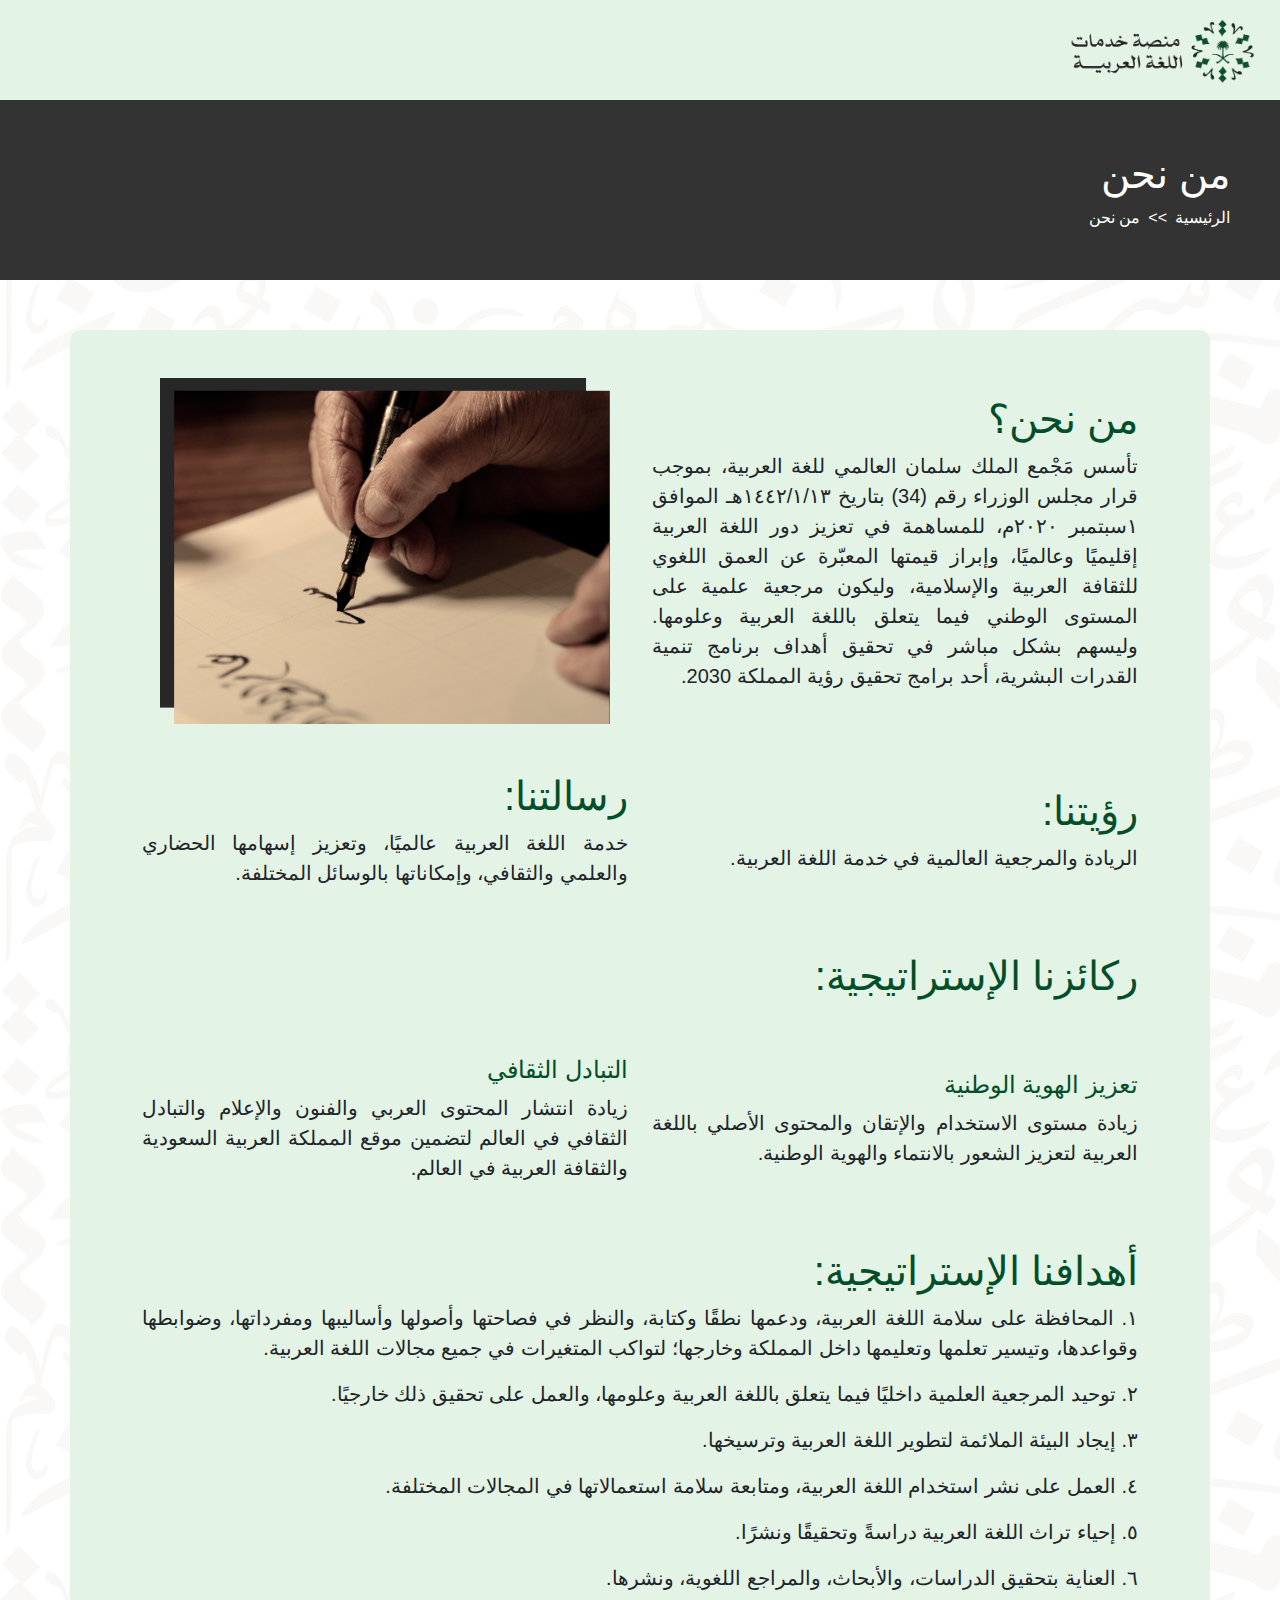
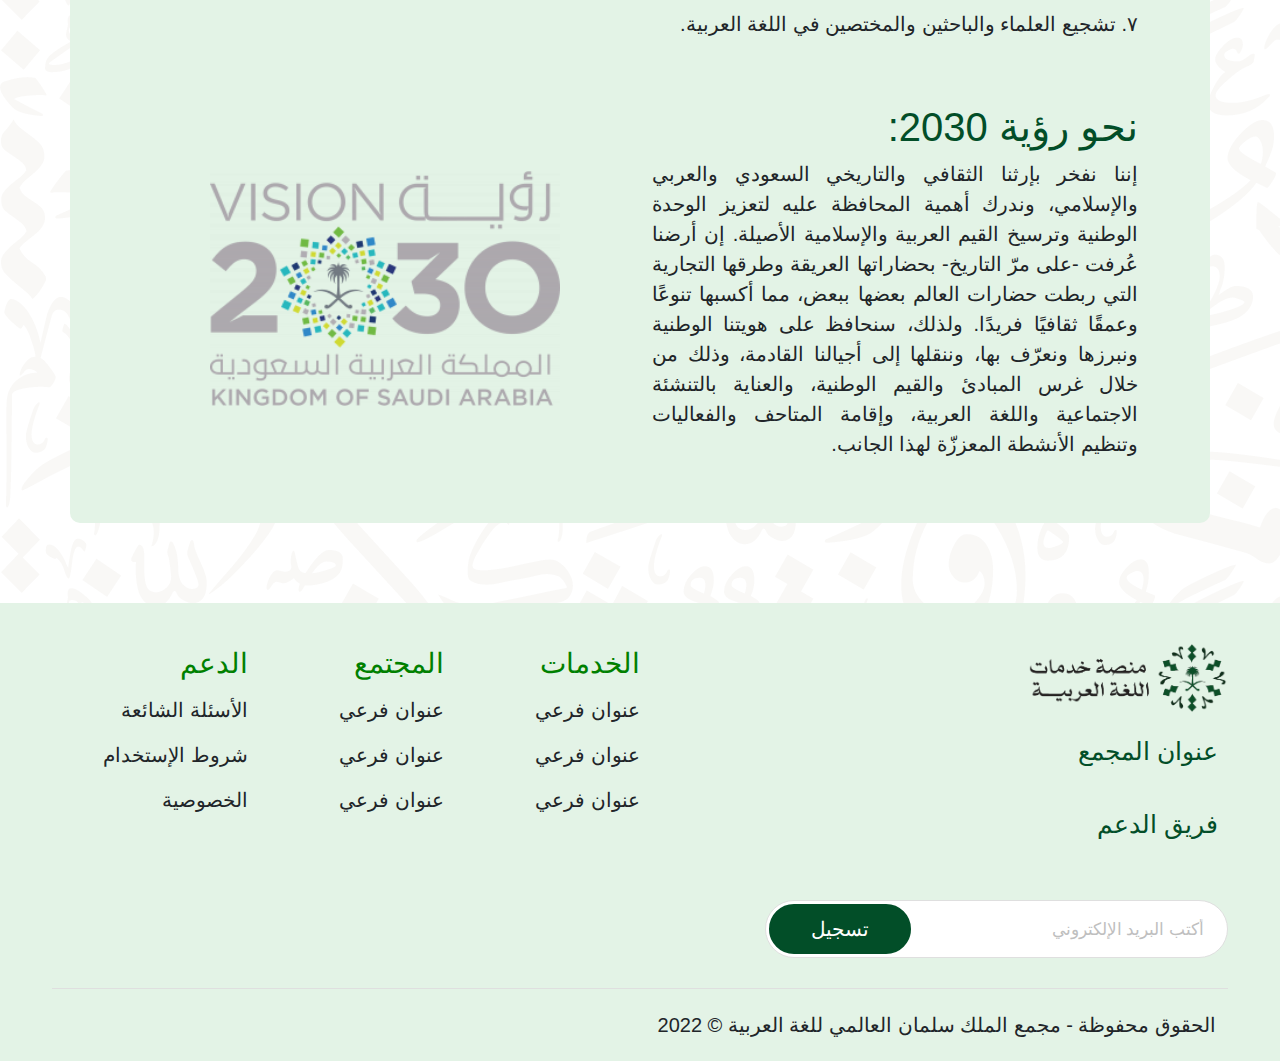
==== commit 49ec9bb7: "Some enhancement" ====
--- a/about.html
+++ b/about.html
@@ -155,7 +155,7 @@
     </section>
 
     <div class="header-bottom-black ">
-        <h1 class="" style="font-size: 70px;color:white;">من نحن</h1>
+        <h1 class="page-heading">من نحن</h1>
         <div class="flex justify-content-start gap-2" style="color:white;">
             <a href="index.html" class="m-0 text">الرئيسية</a>
             <span>>></span>
--- a/assets/css/style.css
+++ b/assets/css/style.css
@@ -748,6 +748,11 @@
   #MAIN
 \*-----------------------------------*/
 
+.page-heading {
+    font-size: 40px;
+    color: white;
+}
+
 
 /* Services */
 
@@ -1003,6 +1008,10 @@
     /* padding-bottom: 10px; */
 }
 
+.post-footer .time i {
+    font-size: 12px;
+}
+
 .post-date p,
 .post-footer p {
     margin: 0;
@@ -1058,6 +1067,14 @@
     padding: 5px 10px;
     border-radius: 30px;
     color: var(--dark-green);
+}
+
+.tab-pane .post-body .post-info .name {
+    font-size: 18px;
+}
+
+.tab-pane .post-body .post-info .post-title {
+    font-size: 20px;
 }
 
 
@@ -2126,13 +2143,17 @@
 
 .post {
     position: relative;
-    padding: 20px;
-    /* padding: 0 0 0 40px; */
+    padding: 15px;
     background: #f8fafb;
     overflow: hidden;
-    border-radius: 20px;
+    border-radius: 8px;
     margin-bottom: 50px;
-    box-shadow: rgb(0 0 0 / 10%) 0px 4px 12px;
+    /* box-shadow: rgb(0 0 0 / 10%) 0px 4px 12px; */
+    border: 1px solid var(--xlight-gray);
+    -webkit-border-radius: 8px;
+    -moz-border-radius: 8px;
+    -ms-border-radius: 8px;
+    -o-border-radius: 8px;
 }
 
 .post-container .img-container {
@@ -2476,7 +2497,8 @@
 .service-meta i {
     font-size: 36px;
     margin-left: 15px !important;
-    color: var(--dark-green);
+    color: black;
+    /* color: var(--dark-green); */
 }
 
 .project-meta span {
@@ -2617,11 +2639,17 @@
 .review {
     margin-top: 50px;
     margin-bottom: 35px;
+    padding: 30px 0px;
+    padding-bottom: 0px;
     border-radius: 20px;
+    background: white;
+    border: 1px solid var(--xlight-gray);
 }
 
 .review .row {
-    margin-bottom: 20px;
+    margin-bottom: 35px;
+    /* border: 1px solid;
+    border-radius: 6px; */
 }
 
 .review img {
@@ -2844,6 +2872,7 @@
     padding: 30px;
     background: #F8FAFB;
     border-radius: 10px;
+    border: 1px solid var(--xbrigter-gray);
 }
 
 .additional-service-item:not(:last-child) {
@@ -2916,7 +2945,7 @@
 .service-widget {
     padding: 30px;
     background: #F8FAFB;
-    border-radius: 20px;
+    border-radius: 10px;
 }
 
 .service-widget:not(:last-child) {
@@ -2957,7 +2986,7 @@
 
 .price-tab .tab-content {
     background: #fff;
-    border-radius: 20px;
+    border-radius: 10px;
     padding: 30px 15px;
 }
 
@@ -3018,7 +3047,7 @@
     display: inline-block;
     border-radius: 20px;
     padding: 3px 10px;
-    background: #fff;
+    background: var(--light-green);
     color: #4A6375;
     font-size: 14px;
     margin-top: 7px;
@@ -3082,8 +3111,7 @@
 .login-box {
     margin-top: 70px;
     box-shadow: 0 2px 20px rgb(0 0 0 / 20%);
-    border-radius: 20px;
-    /* padding: 60px; */
+    border-radius: 10px;
 }
 
 .register-box .form-section,
@@ -3095,14 +3123,18 @@
 .login-box .img-container {
     width: 100%;
     height: 100%;
-    border-radius: 20px;
+    border-radius: 10px;
     border: 3px solid var(--dark-green);
 }
 
 .register-box .img-container img,
 .login-box .img-container img {
     height: 100%;
-    border-radius: 20px;
+    border-radius: 6px;
+    -webkit-border-radius: 6px;
+    -moz-border-radius: 6px;
+    -ms-border-radius: 6px;
+    -o-border-radius: 6px;
 }
 
 .checkbox-label {
--- a/assets/css/responsive.css
+++ b/assets/css/responsive.css
@@ -525,6 +525,15 @@
         width: 75%;
         padding: 8px 8px;
     }
+    .hero-body .content h1 {
+        font-size: 45px;
+        margin-bottom: 20px;
+        margin-right: 15px;
+    }
+    .hero-body .content p {
+        font-size: 25px;
+        margin-right: 15px;
+    }
     /* Expert Featured */
     .expert-card {
         margin: 8px;
@@ -598,12 +607,24 @@
         left: 10px;
         right: 10px;
         background: white;
-        font-size: var(--fs-1);
+        font-size: 20px;
         font-weight: var(--weight-700);
         color: var(--dark-green);
         padding: 0px 5px;
         border-radius: 45px;
         text-align: center;
+    }
+    .post-body .post-info .name {
+        font-size: 20px;
+    }
+    .seller-card h2 a {
+        font-size: 20px;
+    }
+    .seller-card h4 {
+        font-size: 20px;
+    }
+    .post-body .post-info .post-title {
+        font-size: 25px;
     }
     .sm-heading {
         font-size: 40px !important;
@@ -667,21 +688,21 @@
         height: 60px !important;
     }
     .post-content .post-title {
-        font-size: 22px;
+        font-size: 18px;
     }
     .post-content .post-info {
         gap: var(--small-gap);
     }
     .post-content .post-info .user-info i {
-        font-size: 13px;
+        font-size: 11px;
     }
     .post-content .post-info .poster-name p,
     .post-content .post-info .post-time p,
     .post-content .post-info .post-bids p {
-        font-size: 13px;
+        font-size: 11px;
     }
     .post-content .post-actions {
-        font-size: 15px;
+        font-size: 12px;
         gap: 5px;
     }
     .post-content .post-actions>*,
@@ -720,7 +741,23 @@
     .sm-mt-20 {
         margin-top: 20px !important;
     }
+    .post-footer .service-price {
+        font-size: 15px;
+    }
+    .post-footer .tag .post-tag {
+        font-size: 15px;
+    }
+    .post-footer .tag i {
+        font-size: 15px;
+    }
+    .post-footer .time i {
+        font-size: 11px;
+    }
     /* Project Details */
+    .page-heading {
+        font-size: 25px;
+        color: white;
+    }
     .review img {
         width: 65px;
         height: 65px;
@@ -738,6 +775,15 @@
         font-size: 10px;
         margin-left: 0 !important;
     }
+    .review {
+        padding: 30px 15px;
+        padding-bottom: 0;
+        border-radius: 10;
+        -webkit-border-radius: 10;
+        -moz-border-radius: 10;
+        -ms-border-radius: 10;
+        -o-border-radius: 10;
+    }
     .review .job-title {
         font-size: 12px;
     }
@@ -746,6 +792,9 @@
     }
     .review .row {
         margin-bottom: 30px;
+    }
+    .carousel-inner img {
+        height: 300px;
     }
     .pr-0 {
         padding-right: 0 !important;
@@ -822,6 +871,14 @@
     }
     .white-padding {
         padding: 10px;
+        border-radius: 10px;
+        -webkit-border-radius: 10px;
+        -moz-border-radius: 10px;
+        -ms-border-radius: 10px;
+        -o-border-radius: 10px;
+    }
+    .nav-tabs .nav-link {
+        font-size: 15px;
     }
     .toggleMobileMenu i {
         font-size: 35px;
@@ -865,4 +922,17 @@
     .ad-container .ad-content p {
         font-size: 22px;
     }
+    .register-box .img-container,
+    .login-box .img-container {
+        display: none;
+        border-radius: 10px;
+    }
+    .register-box .form-section,
+    .login-box .form-section {
+        padding: 60px 40px 60px 40px;
+    }
+    .register-box,
+    .login-box {
+        border-radius: 10px;
+    }
 }